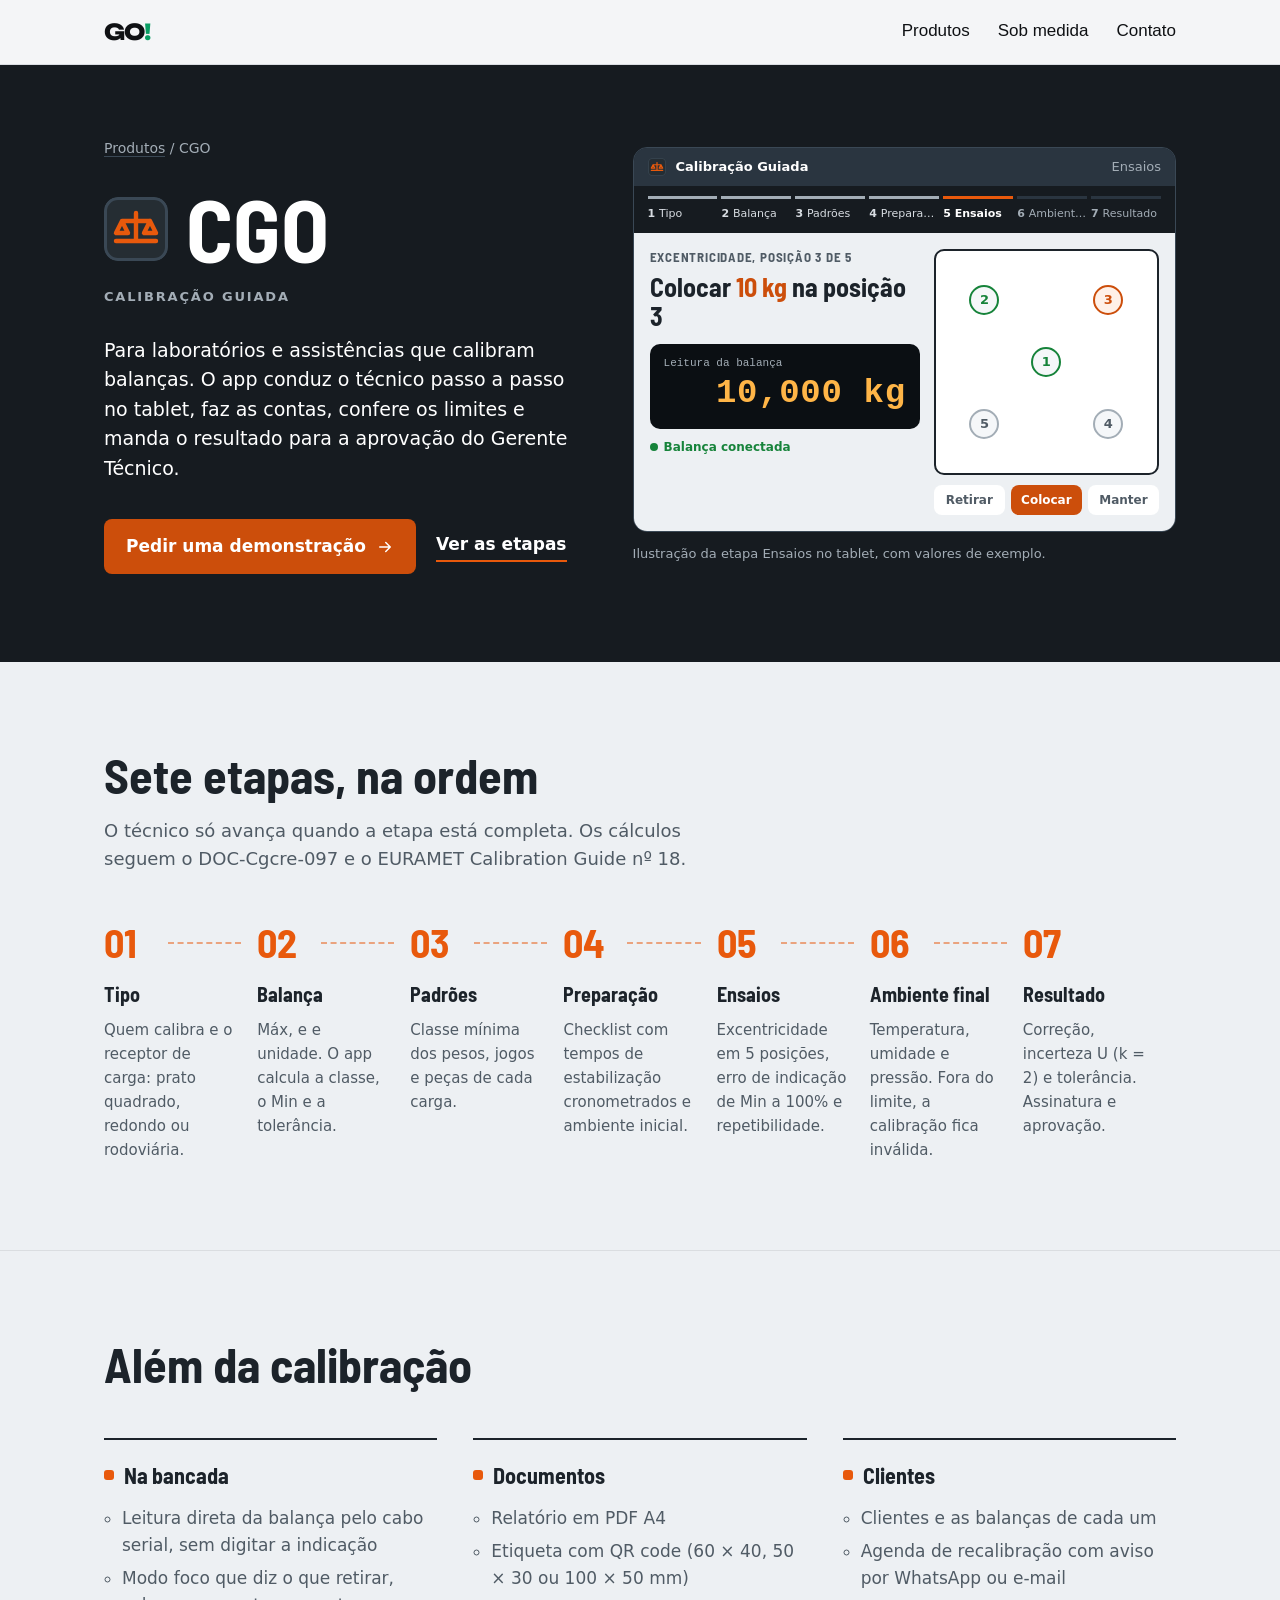
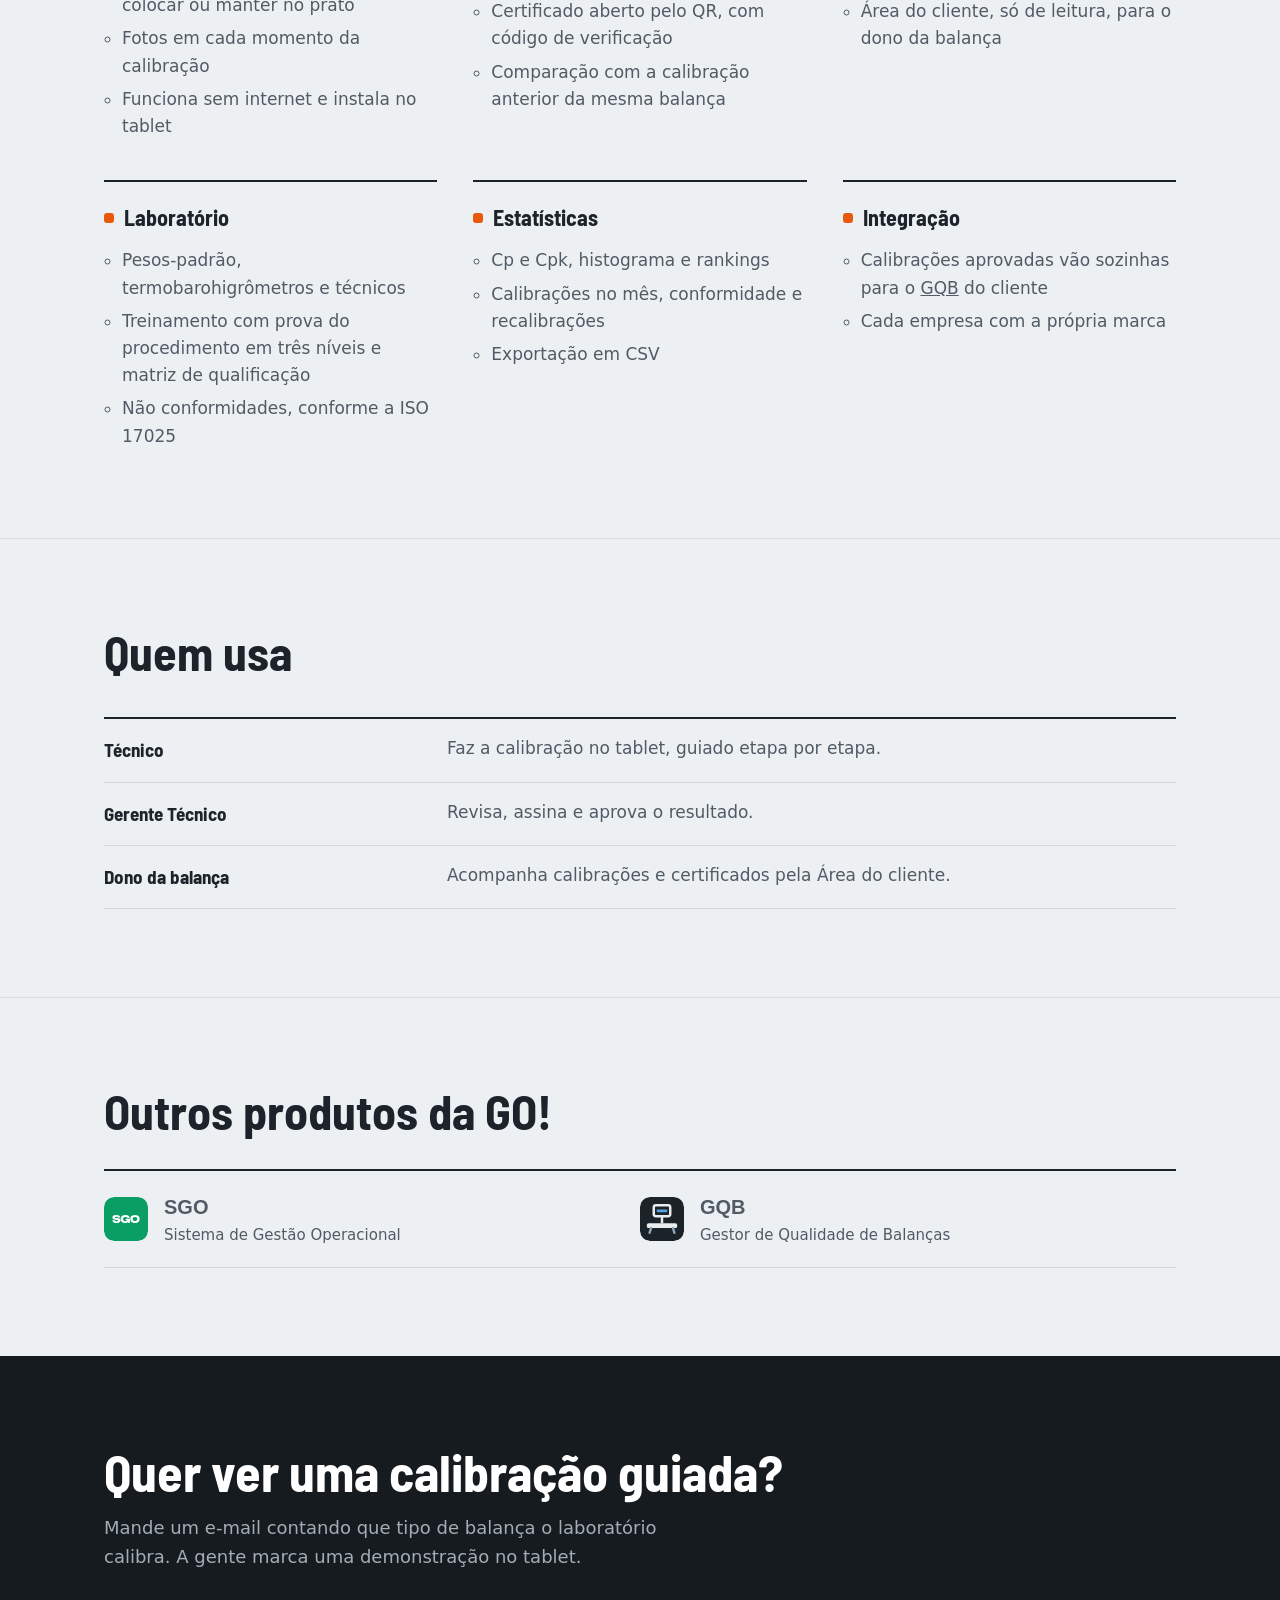
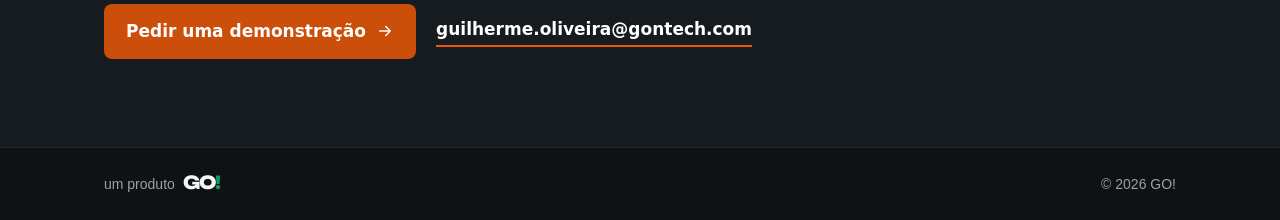
==== cgo/index.html @ 8f06c6c0 "Adiciona produtos (SGO, GQB, Calibração Guiada) e abertura animada" ====
<!doctype html>
<html lang="pt-BR">
<head>
  <meta charset="utf-8">
  <meta name="viewport" content="width=device-width, initial-scale=1">
  <title>CGO | Calibração Guiada | GO!</title>
  <meta name="description" content="CGO, Calibração Guiada: conduz o técnico na calibração de balanças, passo a passo no tablet, do tipo de balança ao certificado com QR code. Um produto GO!.">
  <meta name="theme-color" content="#161B20">

  <meta property="og:type" content="website">
  <meta property="og:locale" content="pt_BR">
  <meta property="og:title" content="CGO | Calibração Guiada">
  <meta property="og:description" content="Calibração de balanças passo a passo no tablet. Um produto GO!.">
  <meta property="og:image" content="https://gontechbr.github.io/og-image.png">

  <link rel="icon" href="../favicon.ico" sizes="any">
  <link rel="icon" href="../favicon-32.png" type="image/png" sizes="32x32">
  <link rel="apple-touch-icon" href="../apple-touch-icon.png">

  <link rel="preconnect" href="https://fonts.googleapis.com">
  <link rel="preconnect" href="https://fonts.gstatic.com" crossorigin>
  <link href="https://fonts.googleapis.com/css2?family=Unbounded:wght@800&family=Barlow+Semi+Condensed:wght@600;700&display=swap" rel="stylesheet">
  <link rel="stylesheet" href="../css/styles.css">
  <link rel="stylesheet" href="../css/produto.css">
  <style>
    /* Ilustração da etapa Ensaios no tablet, nas cores do site.css do app. Valores de exemplo. */
    .cgo-stepper {
      list-style: none;
      margin: 0;
      padding: 10px 14px 12px;
      display: grid;
      grid-template-columns: repeat(7, minmax(0, 1fr));
      gap: 4px;
      background: var(--p-chrome);
      counter-reset: cgo-step;
    }

    .cgo-stepper li {
      counter-increment: cgo-step;
      padding-top: 8px;
      border-top: 3px solid var(--p-chrome-3);
      color: var(--p-chrome-muted);
      font-size: 11px;
      white-space: nowrap;
      overflow: hidden;
      text-overflow: ellipsis;
    }

    .cgo-stepper li::before {
      content: counter(cgo-step) " ";
      font-weight: 700;
    }

    .cgo-stepper li.done {
      border-top-color: #A3ADB6;
      color: #D7DCE1;
    }

    .cgo-stepper li.now {
      border-top-color: var(--p-accent);
      color: #FFFFFF;
      font-weight: 700;
    }

    .cgo-body {
      display: grid;
      grid-template-columns: minmax(0, 1.2fr) minmax(0, 1fr);
      gap: 14px;
      padding: 16px;
      background: #EDF0F3;
      color: #1C232A;
    }

    .cgo-kicker {
      font-family: var(--p-display);
      font-size: 13px;
      font-weight: 700;
      letter-spacing: 0.06em;
      text-transform: uppercase;
      color: #505B65;
    }

    .cgo-instruction {
      margin-top: 6px;
      font-family: var(--p-display);
      font-size: 26px;
      font-weight: 700;
      line-height: 1.1;
    }

    .cgo-instruction b {
      color: #CC4E0B;
    }

    .cgo-lcd {
      margin-top: 14px;
      padding: 12px 14px;
      border-radius: 10px;
      background: #0B0F13;
      color: #FFB547;
      font-family: Consolas, 'Cascadia Mono', monospace;
      font-size: 34px;
      font-weight: 700;
      text-align: right;
      letter-spacing: 0.02em;
    }

    .cgo-lcd small {
      display: block;
      font-size: 11px;
      font-weight: 400;
      color: #A3ADB6;
      text-align: left;
      letter-spacing: 0;
    }

    .cgo-serial {
      display: inline-flex;
      align-items: center;
      gap: 6px;
      margin-top: 10px;
      color: #16833A;
      font-weight: 700;
      font-size: 12px;
    }

    .cgo-serial::before {
      content: "";
      width: 8px;
      height: 8px;
      border-radius: 50%;
      background: #16833A;
    }

    /* Prato visto de cima com as 5 posições da excentricidade. */
    .cgo-plate {
      position: relative;
      aspect-ratio: 1;
      border-radius: 10px;
      border: 2px solid #1C232A;
      background: #FFFFFF;
    }

    .cgo-plate i {
      position: absolute;
      display: grid;
      place-items: center;
      width: 30px;
      height: 30px;
      margin: -15px 0 0 -15px;
      border-radius: 50%;
      border: 2px solid #A3ADB6;
      background: #F5F7F9;
      color: #505B65;
      font-style: normal;
      font-weight: 700;
      font-size: 13px;
    }

    .cgo-plate i.done {
      border-color: #16833A;
      color: #16833A;
    }

    .cgo-plate i.now {
      border-color: #CC4E0B;
      background: #FFF1E8;
      color: #CC4E0B;
    }

    .cgo-actions {
      display: grid;
      grid-template-columns: repeat(3, 1fr);
      gap: 6px;
      margin-top: 10px;
    }

    .cgo-actions span {
      padding: 7px 0;
      border-radius: 8px;
      background: #FFFFFF;
      text-align: center;
      font-weight: 700;
      font-size: 12px;
      color: #505B65;
    }

    .cgo-actions span.on {
      background: #CC4E0B;
      color: #FFFFFF;
    }

    @media (max-width: 640px) {
      .cgo-body {
        grid-template-columns: 1fr;
      }

      .cgo-plate {
        max-width: 200px;
      }

      .cgo-stepper li {
        font-size: 0;
      }

      .cgo-stepper li::before {
        font-size: 11px;
      }
    }
  </style>
</head>
<body class="produto produto-cgo">
  <header class="site-header">
    <div class="container header-inner">
      <a class="go-logo header-logo" href="../" aria-label="GO!, página inicial">GO<span class="go-bang">!</span></a>
      <nav class="header-nav" aria-label="Menu principal">
        <a class="header-link" href="../#produtos">Produtos</a>
        <a class="header-link" href="../#sob-medida">Sob medida</a>
        <a class="header-link" href="#contato">Contato</a>
      </nav>
    </div>
  </header>

  <main>
    <section class="p-hero">
      <div class="container p-hero-grid">
        <div>
          <p class="p-crumb"><a href="../#produtos">Produtos</a> / CGO</p>
          <h1 class="p-title">
            <img class="p-title-icon" src="../assets/produtos/cgo-icone.svg" alt="" width="64" height="64">
            CGO
          </h1>
          <p class="p-fullname">Calibração Guiada</p>
          <p class="p-lead">
            Para laboratórios e assistências que calibram balanças. O app conduz o técnico passo a
            passo no tablet, faz as contas, confere os limites e manda o resultado para a aprovação
            do Gerente Técnico.
          </p>
          <div class="p-actions">
            <a class="p-button" href="mailto:guilherme.oliveira@gontech.com?subject=Demonstra%C3%A7%C3%A3o%20da%20Calibra%C3%A7%C3%A3o%20Guiada">
              Pedir uma demonstração
              <svg class="icon" aria-hidden="true" viewBox="0 0 24 24"><path d="M5 12h14M13 6l6 6-6 6"/></svg>
            </a>
            <a class="p-ghost" href="#etapas">Ver as etapas</a>
          </div>
        </div>

        <figure class="p-shot" aria-labelledby="cgo-shot-legenda">
          <div class="p-window">
            <div class="p-window-bar">
              <img src="../assets/produtos/cgo-icone.svg" alt="" width="18" height="18">
              Calibração Guiada
              <span class="p-window-where">Ensaios</span>
            </div>
            <ol class="cgo-stepper" aria-hidden="true">
              <li class="done">Tipo</li>
              <li class="done">Balança</li>
              <li class="done">Padrões</li>
              <li class="done">Preparação</li>
              <li class="now">Ensaios</li>
              <li>Ambiente final</li>
              <li>Resultado</li>
            </ol>
            <div class="cgo-body">
              <div>
                <p class="cgo-kicker">Excentricidade, posição 3 de 5</p>
                <p class="cgo-instruction">Colocar <b>10 kg</b> na posição 3</p>
                <div class="cgo-lcd"><small>Leitura da balança</small>10,000 kg</div>
                <span class="cgo-serial">Balança conectada</span>
              </div>
              <div>
                <div class="cgo-plate" aria-hidden="true">
                  <i class="done" style="left: 50%; top: 50%">1</i>
                  <i class="done" style="left: 22%; top: 22%">2</i>
                  <i class="now" style="left: 78%; top: 22%">3</i>
                  <i style="left: 78%; top: 78%">4</i>
                  <i style="left: 22%; top: 78%">5</i>
                </div>
                <div class="cgo-actions" aria-hidden="true">
                  <span>Retirar</span>
                  <span class="on">Colocar</span>
                  <span>Manter</span>
                </div>
              </div>
            </div>
          </div>
          <figcaption id="cgo-shot-legenda">Ilustração da etapa Ensaios no tablet, com valores de exemplo.</figcaption>
        </figure>
      </div>
    </section>

    <section class="p-section" id="etapas" aria-labelledby="etapas-titulo">
      <div class="container">
        <h2 id="etapas-titulo">Sete etapas, na ordem</h2>
        <p class="p-section-intro">O técnico só avança quando a etapa está completa. Os cálculos seguem o DOC-Cgcre-097 e o EURAMET Calibration Guide nº 18.</p>
        <ol class="p-steps" style="--step-count: 7">
          <li class="p-step">
            <h3>Tipo</h3>
            <p>Quem calibra e o receptor de carga: prato quadrado, redondo ou rodoviária.</p>
          </li>
          <li class="p-step">
            <h3>Balança</h3>
            <p>Máx, e e unidade. O app calcula a classe, o Min e a tolerância.</p>
          </li>
          <li class="p-step">
            <h3>Padrões</h3>
            <p>Classe mínima dos pesos, jogos e peças de cada carga.</p>
          </li>
          <li class="p-step">
            <h3>Preparação</h3>
            <p>Checklist com tempos de estabilização cronometrados e ambiente inicial.</p>
          </li>
          <li class="p-step">
            <h3>Ensaios</h3>
            <p>Excentricidade em 5 posições, erro de indicação de Min a 100% e repetibilidade.</p>
          </li>
          <li class="p-step">
            <h3>Ambiente final</h3>
            <p>Temperatura, umidade e pressão. Fora do limite, a calibração fica inválida.</p>
          </li>
          <li class="p-step">
            <h3>Resultado</h3>
            <p>Correção, incerteza U (k = 2) e tolerância. Assinatura e aprovação.</p>
          </li>
        </ol>
      </div>
    </section>

    <section class="p-section" aria-labelledby="funcoes-titulo">
      <div class="container">
        <h2 id="funcoes-titulo">Além da calibração</h2>
        <ul class="p-features">
          <li class="p-feature">
            <h3>Na bancada</h3>
            <ul>
              <li>Leitura direta da balança pelo cabo serial, sem digitar a indicação</li>
              <li>Modo foco que diz o que retirar, colocar ou manter no prato</li>
              <li>Fotos em cada momento da calibração</li>
              <li>Funciona sem internet e instala no tablet</li>
            </ul>
          </li>
          <li class="p-feature">
            <h3>Documentos</h3>
            <ul>
              <li>Relatório em PDF A4</li>
              <li>Etiqueta com QR code (60 × 40, 50 × 30 ou 100 × 50 mm)</li>
              <li>Certificado aberto pelo QR, com código de verificação</li>
              <li>Comparação com a calibração anterior da mesma balança</li>
            </ul>
          </li>
          <li class="p-feature">
            <h3>Clientes</h3>
            <ul>
              <li>Clientes e as balanças de cada um</li>
              <li>Agenda de recalibração com aviso por WhatsApp ou e-mail</li>
              <li>Área do cliente, só de leitura, para o dono da balança</li>
            </ul>
          </li>
          <li class="p-feature">
            <h3>Laboratório</h3>
            <ul>
              <li>Pesos-padrão, termobarohigrômetros e técnicos</li>
              <li>Treinamento com prova do procedimento em três níveis e matriz de qualificação</li>
              <li>Não conformidades, conforme a ISO 17025</li>
            </ul>
          </li>
          <li class="p-feature">
            <h3>Estatísticas</h3>
            <ul>
              <li>Cp e Cpk, histograma e rankings</li>
              <li>Calibrações no mês, conformidade e recalibrações</li>
              <li>Exportação em CSV</li>
            </ul>
          </li>
          <li class="p-feature">
            <h3>Integração</h3>
            <ul>
              <li>Calibrações aprovadas vão sozinhas para o <a href="../gqb/">GQB</a> do cliente</li>
              <li>Cada empresa com a própria marca</li>
            </ul>
          </li>
        </ul>
      </div>
    </section>

    <section class="p-section" aria-labelledby="quem-usa-titulo">
      <div class="container">
        <h2 id="quem-usa-titulo">Quem usa</h2>
        <table class="p-table">
          <tbody>
            <tr><th scope="row">Técnico</th><td>Faz a calibração no tablet, guiado etapa por etapa.</td></tr>
            <tr><th scope="row">Gerente Técnico</th><td>Revisa, assina e aprova o resultado.</td></tr>
            <tr><th scope="row">Dono da balança</th><td>Acompanha calibrações e certificados pela Área do cliente.</td></tr>
          </tbody>
        </table>
      </div>
    </section>

    <section class="p-section" aria-labelledby="outros-titulo">
      <div class="container">
        <h2 id="outros-titulo">Outros produtos da GO!</h2>
        <ul class="p-related">
          <li><a href="../sgo/"><img src="../assets/produtos/sgo-icone-verde.svg" alt=""><span><strong>SGO</strong><span>Sistema de Gestão Operacional</span></span></a></li>
          <li><a href="../gqb/"><img src="../assets/produtos/gqb-icone.svg" alt=""><span><strong>GQB</strong><span>Gestor de Qualidade de Balanças</span></span></a></li>
        </ul>
      </div>
    </section>

    <section class="p-cta" id="contato" aria-labelledby="contato-titulo">
      <div class="container">
        <h2 id="contato-titulo">Quer ver uma calibração guiada?</h2>
        <p>Mande um e-mail contando que tipo de balança o laboratório calibra. A gente marca uma demonstração no tablet.</p>
        <div class="p-actions">
          <a class="p-button" href="mailto:guilherme.oliveira@gontech.com?subject=Demonstra%C3%A7%C3%A3o%20da%20Calibra%C3%A7%C3%A3o%20Guiada">
            Pedir uma demonstração
            <svg class="icon" aria-hidden="true" viewBox="0 0 24 24"><path d="M5 12h14M13 6l6 6-6 6"/></svg>
          </a>
          <a class="p-ghost" href="mailto:guilherme.oliveira@gontech.com">guilherme.oliveira@gontech.com</a>
        </div>
      </div>
    </section>
  </main>

  <footer class="site-footer">
    <div class="container footer-inner">
      <span class="p-signature">um produto <span class="go-logo">GO<span class="go-bang">!</span></span></span>
      <span>&copy; <span data-year>2026</span> GO!</span>
    </div>
  </footer>

  <script src="../js/main.js" defer></script>
</body>
</html>
---- css/styles.css ----
/* Cores e fonte do logo vêm de 02-tokens/go-tokens.css do repo go-marca; se a marca mudar lá,
   mude aqui também. O texto da página usa Arial (escolha do site, não da marca). */
:root {
  --go-verde: #0A9E64;
  --go-grafite: #0F1114;
  --go-claro: #F4F5F7;
  --go-cinza: #5B6270;
  --go-cinza-escuro: #9AA1AC;
  --linha: #DADDE2;

  --go-fonte-logo: 'Unbounded', sans-serif;
  --go-fonte-texto: Arial, Helvetica, sans-serif;

  --largura: 1120px;
}

*,
*::before,
*::after {
  box-sizing: border-box;
}

html {
  scroll-behavior: smooth;
}

body {
  margin: 0;
  background: var(--go-claro);
  color: var(--go-grafite);
  font-family: var(--go-fonte-texto);
  font-size: 17px;
  line-height: 1.6;
  -webkit-font-smoothing: antialiased;
}

h1,
h2,
h3,
p,
ol {
  margin: 0;
}

a {
  color: inherit;
}

.container {
  width: 100%;
  max-width: var(--largura);
  margin: 0 auto;
  padding: 0 24px;
}

/* Logo: mesmo marcador de go-tokens.css */
.go-logo {
  font-family: var(--go-fonte-logo);
  font-weight: 800;
  letter-spacing: -0.05em;
  line-height: 1;
  text-decoration: none;
  white-space: nowrap;
}

.go-bang {
  color: var(--go-verde);
}

.site-header {
  position: sticky;
  top: 0;
  z-index: 10;
  background: var(--go-claro);
  border-bottom: 1px solid var(--linha);
}

.header-inner {
  display: flex;
  align-items: center;
  justify-content: space-between;
  height: 64px;
}

.header-logo {
  font-size: 22px;
}

.header-nav {
  display: flex;
  gap: 28px;
}

.header-link {
  font-weight: 500;
  text-decoration: none;
  border-bottom: 2px solid transparent;
  padding: 4px 0;
}

.header-link:hover,
.header-link:focus-visible {
  border-bottom-color: var(--go-verde);
}

.hero {
  padding: 120px 0 112px;
}

.eyebrow {
  color: var(--go-cinza);
  font-size: 14px;
  font-weight: 700;
  letter-spacing: 0.06em;
  text-transform: uppercase;
  margin-bottom: 24px;
}

h1,
h2 {
  font-family: var(--go-fonte-texto);
  font-weight: 700;
  letter-spacing: -0.02em;
  line-height: 1.05;
}

h1 {
  font-size: clamp(40px, 7vw, 84px);
  font-weight: 900;
  max-width: 14ch;
}

.lead {
  max-width: 560px;
  margin-top: 32px;
  font-size: 20px;
  color: #3A404A;
}

.button {
  display: inline-flex;
  align-items: center;
  gap: 10px;
  margin-top: 40px;
  padding: 14px 22px;
  background: var(--go-grafite);
  color: var(--go-claro);
  border-radius: 8px;
  font-weight: 700;
  text-decoration: none;
}

.button:hover,
.button:focus-visible {
  background: #23272D;
}

.icon {
  width: 18px;
  height: 18px;
  fill: none;
  stroke: currentColor;
  stroke-width: 2;
  stroke-linecap: round;
  stroke-linejoin: round;
}

.section {
  padding: 96px 0;
}

.section-rule {
  border-top: 1px solid var(--linha);
}

h2 {
  font-size: clamp(28px, 4vw, 40px);
}

.section-head {
  display: grid;
  grid-template-columns: minmax(0, 1fr) minmax(0, 1.4fr);
  gap: 24px 48px;
  align-items: end;
}

.section-intro {
  color: #3A404A;
  font-size: 18px;
}

/* Produtos lado a lado, separados por fio, cada um com a cor do próprio app numa faixa no topo. */
.products {
  list-style: none;
  padding: 0;
  margin: 48px 0 0;
  display: grid;
  grid-template-columns: repeat(3, minmax(0, 1fr));
  border-top: 2px solid var(--go-grafite);
}

.product {
  position: relative;
  display: flex;
  flex-direction: column;
  gap: 20px;
  padding: 36px 28px 32px;
  border-bottom: 1px solid var(--linha);
}

.product + .product {
  border-left: 1px solid var(--linha);
}

.product::before {
  content: "";
  position: absolute;
  top: -2px;
  left: 0;
  width: 56px;
  height: 4px;
  background: var(--product-color);
}

.product-icon {
  width: 56px;
  height: 56px;
  border-radius: 12px;
}

.product-name h3 {
  font-size: 34px;
  font-weight: 900;
  letter-spacing: -0.02em;
  line-height: 1;
}

.product-name p {
  margin-top: 6px;
  color: var(--go-cinza);
  font-weight: 700;
  font-size: 13px;
  letter-spacing: 0.06em;
  text-transform: uppercase;
}

.product-text {
  color: #3A404A;
  flex: 1;
}

.product-link {
  display: inline-flex;
  align-items: center;
  gap: 8px;
  align-self: flex-start;
  font-weight: 700;
  text-decoration: none;
  border-bottom: 2px solid var(--product-color);
  padding-bottom: 2px;
}

.product-link .icon {
  transition: transform 150ms ease;
}

.product-link:hover .icon,
.product-link:focus-visible .icon {
  transform: translateX(4px);
}

/* Lista de serviços em linhas, como uma tabela, e não em cartões. */
.services {
  list-style: none;
  padding: 0;
  margin-top: 48px;
  border-top: 2px solid var(--go-grafite);
}

.services li {
  display: grid;
  grid-template-columns: 72px minmax(0, 1fr) minmax(0, 1.4fr);
  gap: 24px;
  align-items: baseline;
  padding: 28px 0;
  border-bottom: 1px solid var(--linha);
}

.service-number {
  font-family: var(--go-fonte-texto);
  font-weight: 700;
  font-size: 15px;
  color: var(--go-cinza);
}

.services h3 {
  font-size: 22px;
  line-height: 1.3;
  font-weight: 700;
}

.services p {
  color: #3A404A;
}

.split {
  display: grid;
  grid-template-columns: minmax(0, 1fr) minmax(0, 1.4fr);
  gap: 48px;
}

.split-text {
  display: grid;
  gap: 20px;
  font-size: 19px;
  color: #3A404A;
}

.contact {
  background: var(--go-grafite);
  color: var(--go-claro);
  padding: 112px 0;
}

.contact h2 {
  font-size: clamp(32px, 5vw, 56px);
  max-width: 16ch;
}

.contact-text {
  margin-top: 24px;
  color: var(--go-cinza-escuro);
  font-size: 19px;
}

.contact-email {
  display: inline-block;
  margin-top: 40px;
  font-size: clamp(20px, 3vw, 28px);
  font-weight: 700;
  text-decoration: none;
  border-bottom: 2px solid var(--go-verde);
  padding-bottom: 4px;
  overflow-wrap: anywhere;
}

.contact-email:hover,
.contact-email:focus-visible {
  color: #FFFFFF;
}

.site-footer {
  background: var(--go-grafite);
  color: var(--go-cinza-escuro);
  border-top: 1px solid #23272D;
  font-size: 14px;
}

.footer-inner {
  display: flex;
  align-items: center;
  justify-content: space-between;
  height: 72px;
}

.footer-logo {
  font-size: 18px;
  color: var(--go-claro);
}

a:focus-visible {
  outline: 2px solid var(--go-verde);
  outline-offset: 4px;
}

@media (max-width: 960px) {
  .products {
    grid-template-columns: 1fr;
  }

  .product + .product {
    border-left: 0;
  }

  .section-head {
    grid-template-columns: 1fr;
  }
}

@media (max-width: 760px) {
  body {
    font-size: 16px;
  }

  .header-nav {
    gap: 18px;
    font-size: 15px;
  }

  .hero {
    padding: 72px 0 80px;
  }

  .lead {
    font-size: 18px;
  }

  .section {
    padding: 72px 0;
  }

  .services li {
    grid-template-columns: 48px minmax(0, 1fr);
    gap: 8px 16px;
  }

  .services p {
    grid-column: 2;
  }

  .split {
    grid-template-columns: 1fr;
    gap: 24px;
  }

  .contact {
    padding: 80px 0;
  }
}

@media (prefers-reduced-motion: reduce) {
  html {
    scroll-behavior: auto;
  }
}
---- css/produto.css ----
/* Páginas de produto. Carregar depois de styles.css.
   O cabeçalho e o rodapé são os do site da GO!. O miolo usa a cor e as fontes de cada app,
   definidas nas classes .produto-sgo, .produto-gqb e .produto-cgo, com os valores tirados do
   CSS de cada app. */

.produto-sgo {
  --p-accent: #0A9E64;
  --p-accent-text: #0F1114;
  --p-accent-soft: #E3F4EC;
  --p-chrome: #0F1114;
  --p-chrome-2: #171A1F;
  --p-chrome-3: #1E2228;
  --p-chrome-line: #2A2F37;
  --p-chrome-text: #E4E7EC;
  --p-chrome-muted: #8B94A1;
  --p-bg: #F4F5F7;
  --p-text: #20252C;
  --p-muted: #5F6874;
  --p-display: 'Barlow Condensed', 'Hanken Grotesk', Arial, sans-serif;
  --p-body: 'Hanken Grotesk', Arial, sans-serif;
}

.produto-gqb {
  --p-accent: #1F5F99;
  --p-accent-text: #FFFFFF;
  --p-accent-soft: #E9EFF5;
  --p-chrome: #1B2228;
  --p-chrome-2: #272D33;
  --p-chrome-3: #323940;
  --p-chrome-line: #3A434C;
  --p-chrome-text: #FFFFFF;
  --p-chrome-muted: #A9B3BD;
  --p-bg: #EDF0F3;
  --p-text: #1C232A;
  --p-muted: #505B65;
  --p-display: 'Bahnschrift', 'DIN Alternate', 'Barlow Semi Condensed', Arial, sans-serif;
  --p-body: 'Segoe UI Variable Text', 'Segoe UI', system-ui, Roboto, Arial, sans-serif;
}

.produto-cgo {
  --p-accent: #E8590C;
  --p-accent-text: #FFFFFF;
  --p-accent-button: #CC4E0B;
  --p-accent-soft: #FFF1E8;
  --p-chrome: #161B20;
  --p-chrome-2: #1D242B;
  --p-chrome-3: #2A3540;
  --p-chrome-line: #3A4855;
  --p-chrome-text: #FFFFFF;
  --p-chrome-muted: #A3ADB6;
  --p-bg: #EDF0F3;
  --p-text: #1C232A;
  --p-muted: #505B65;
  --p-display: 'Bahnschrift', 'DIN Alternate', 'Barlow Semi Condensed', Arial, sans-serif;
  --p-body: 'Segoe UI Variable Text', 'Segoe UI', system-ui, Roboto, Arial, sans-serif;
}

.produto main {
  background: var(--p-bg);
  color: var(--p-text);
  font-family: var(--p-body);
}

.produto main h1,
.produto main h2,
.produto main h3 {
  font-family: var(--p-display);
  letter-spacing: 0;
}

.produto .site-header,
.produto .site-footer {
  font-family: var(--go-fonte-texto);
}

/* Topo escuro com o texto à esquerda e a ilustração da tela à direita. */
.p-hero {
  background: var(--p-chrome);
  color: var(--p-chrome-text);
  padding: 72px 0 88px;
  overflow: hidden;
}

.p-hero-grid {
  display: grid;
  grid-template-columns: minmax(0, 1fr) minmax(0, 1.15fr);
  gap: 56px;
  align-items: center;
}

.p-crumb {
  font-size: 14px;
  color: var(--p-chrome-muted);
  margin-bottom: 28px;
}

.p-crumb a {
  color: var(--p-chrome-muted);
  text-decoration: none;
  border-bottom: 1px solid var(--p-chrome-line);
}

.p-crumb a:hover {
  color: var(--p-chrome-text);
}

.p-title {
  display: flex;
  align-items: center;
  gap: 18px;
}

.p-title img {
  display: block;
}

.p-title-icon {
  width: 64px;
  height: 64px;
  border-radius: 14px;
}

.p-hero h1 {
  font-size: clamp(56px, 8vw, 88px);
  font-weight: 700;
  line-height: 0.95;
  max-width: none;
}

.p-fullname {
  margin-top: 16px;
  font-size: 13px;
  font-weight: 700;
  letter-spacing: 0.14em;
  text-transform: uppercase;
  color: var(--p-chrome-muted);
}

.p-lead {
  margin-top: 28px;
  max-width: 520px;
  font-size: 19px;
  line-height: 1.55;
  color: var(--p-chrome-text);
}

.p-actions {
  display: flex;
  flex-wrap: wrap;
  gap: 12px 20px;
  align-items: center;
  margin-top: 36px;
}

.p-button {
  display: inline-flex;
  align-items: center;
  gap: 10px;
  padding: 14px 22px;
  border-radius: 8px;
  background: var(--p-accent-button, var(--p-accent));
  color: var(--p-accent-text);
  font-weight: 700;
  text-decoration: none;
}

.p-button:hover,
.p-button:focus-visible {
  filter: brightness(1.08);
}

.p-ghost {
  color: var(--p-chrome-text);
  font-weight: 700;
  text-decoration: none;
  border-bottom: 2px solid var(--p-accent);
  padding-bottom: 2px;
}

/* Moldura da ilustração: parece uma janela do app, sem sombra nem brilho. */
.p-shot {
  margin: 0;
}

.p-window {
  border-radius: 14px;
  overflow: hidden;
  border: 1px solid var(--p-chrome-line);
  background: var(--p-chrome-2);
  font-family: var(--p-body);
  font-size: 13px;
  line-height: 1.35;
}

.p-window-bar {
  display: flex;
  align-items: center;
  gap: 10px;
  padding: 10px 14px;
  background: var(--p-chrome-3);
  color: var(--p-chrome-text);
  font-weight: 700;
}

.p-window-bar img {
  height: 18px;
  width: auto;
}

.p-window-bar .p-window-where {
  margin-left: auto;
  font-weight: 400;
  color: var(--p-chrome-muted);
}

.p-shot figcaption {
  margin-top: 12px;
  font-size: 13px;
  color: var(--p-chrome-muted);
}

.p-section {
  padding: 88px 0;
}

.p-section + .p-section {
  border-top: 1px solid rgba(0, 0, 0, 0.08);
}

.p-section h2 {
  font-size: clamp(32px, 4.5vw, 48px);
  font-weight: 700;
  line-height: 1.05;
}

.p-section-intro {
  margin-top: 16px;
  max-width: 640px;
  font-size: 18px;
  color: var(--p-muted);
}

/* Funcionalidades em grupos, em colunas com fio no topo (sem cartão). */
.p-features {
  list-style: none;
  padding: 0;
  margin: 48px 0 0;
  display: grid;
  grid-template-columns: repeat(3, minmax(0, 1fr));
  gap: 40px 36px;
}

.p-feature {
  border-top: 2px solid var(--p-text);
  padding-top: 18px;
}

.p-feature h3 {
  display: flex;
  align-items: center;
  gap: 10px;
  font-size: 22px;
  font-weight: 700;
}

.p-feature h3::before {
  content: "";
  width: 10px;
  height: 10px;
  border-radius: 3px;
  background: var(--feature-color, var(--p-accent));
  flex: none;
}

.p-feature ul {
  margin: 12px 0 0;
  padding-left: 18px;
  color: var(--p-muted);
}

.p-feature li + li {
  margin-top: 6px;
}

/* Passo a passo numerado em faixa horizontal. */
.p-steps {
  list-style: none;
  padding: 0;
  margin: 48px 0 0;
  display: grid;
  grid-template-columns: repeat(var(--step-count, 5), minmax(0, 1fr));
  counter-reset: step;
}

.p-step {
  counter-increment: step;
  position: relative;
  padding: 0 20px 0 0;
}

.p-step::before {
  content: counter(step, decimal-leading-zero);
  display: block;
  font-family: var(--p-display);
  font-weight: 700;
  font-size: 40px;
  line-height: 1;
  color: var(--p-accent);
}

.p-step::after {
  content: "";
  position: absolute;
  top: 20px;
  left: 64px;
  right: 16px;
  border-top: 2px dashed var(--p-accent);
  opacity: 0.5;
}

.p-step:last-child::after {
  display: none;
}

.p-step h3 {
  margin-top: 16px;
  font-size: 20px;
  font-weight: 700;
}

.p-step p {
  margin-top: 8px;
  color: var(--p-muted);
  font-size: 15px;
}

.p-steps.p-steps-vertical {
  grid-template-columns: 1fr;
  gap: 28px;
  margin-top: 36px;
}

.p-steps-vertical .p-step::after {
  display: none;
}

/* Perfis e detalhes em tabela de duas colunas. */
.p-table {
  width: 100%;
  margin-top: 40px;
  border-collapse: collapse;
  border-top: 2px solid var(--p-text);
}

.p-table th,
.p-table td {
  text-align: left;
  vertical-align: top;
  padding: 16px 16px 16px 0;
  border-bottom: 1px solid rgba(0, 0, 0, 0.1);
}

.p-table th {
  width: 32%;
  font-family: var(--p-display);
  font-size: 19px;
  font-weight: 700;
}

.p-table td {
  color: var(--p-muted);
}

.p-split {
  display: grid;
  grid-template-columns: minmax(0, 1fr) minmax(0, 1fr);
  gap: 56px;
}

.p-note {
  margin-top: 24px;
  padding-left: 16px;
  border-left: 3px solid var(--p-accent);
  color: var(--p-muted);
}

/* Outros produtos da GO!. */
.p-related {
  list-style: none;
  padding: 0;
  margin: 32px 0 0;
  display: grid;
  grid-template-columns: repeat(2, minmax(0, 1fr));
  gap: 0;
  border-top: 2px solid var(--p-text);
}

.p-related a {
  display: flex;
  align-items: center;
  gap: 16px;
  padding: 20px 20px 20px 0;
  text-decoration: none;
  border-bottom: 1px solid rgba(0, 0, 0, 0.1);
}

.p-related img {
  width: 44px;
  height: 44px;
  border-radius: 10px;
}

.p-related strong {
  display: block;
  font-family: var(--go-fonte-texto);
  font-size: 20px;
}

.p-related span {
  color: var(--p-muted);
  font-size: 15px;
}

.p-cta {
  background: var(--p-chrome);
  color: var(--p-chrome-text);
  padding: 88px 0;
}

.p-cta h2 {
  font-family: var(--p-display);
  font-size: clamp(32px, 5vw, 52px);
  font-weight: 700;
  line-height: 1.05;
}

.p-cta p {
  margin-top: 16px;
  max-width: 560px;
  color: var(--p-chrome-muted);
  font-size: 18px;
}

.p-cta .p-actions {
  margin-top: 32px;
}

/* Assinatura "um produto GO!" no rodapé das páginas de produto. */
.p-signature {
  display: inline-flex;
  align-items: baseline;
  gap: 8px;
}

.p-signature .go-logo {
  font-size: 18px;
  color: var(--go-claro);
}

.visually-hidden {
  position: absolute;
  width: 1px;
  height: 1px;
  overflow: hidden;
  clip: rect(0 0 0 0);
  white-space: nowrap;
}

@media (max-width: 960px) {
  .p-hero-grid,
  .p-split {
    grid-template-columns: 1fr;
  }

  .p-features {
    grid-template-columns: repeat(2, minmax(0, 1fr));
  }

  .p-steps {
    grid-template-columns: repeat(2, minmax(0, 1fr));
    gap: 36px 0;
  }

  .p-step::after {
    display: none;
  }
}

@media (max-width: 640px) {
  .p-hero {
    padding: 48px 0 64px;
  }

  .p-features,
  .p-steps,
  .p-related {
    grid-template-columns: 1fr;
  }

  .p-section {
    padding: 64px 0;
  }

  .p-table th {
    width: 40%;
  }
}
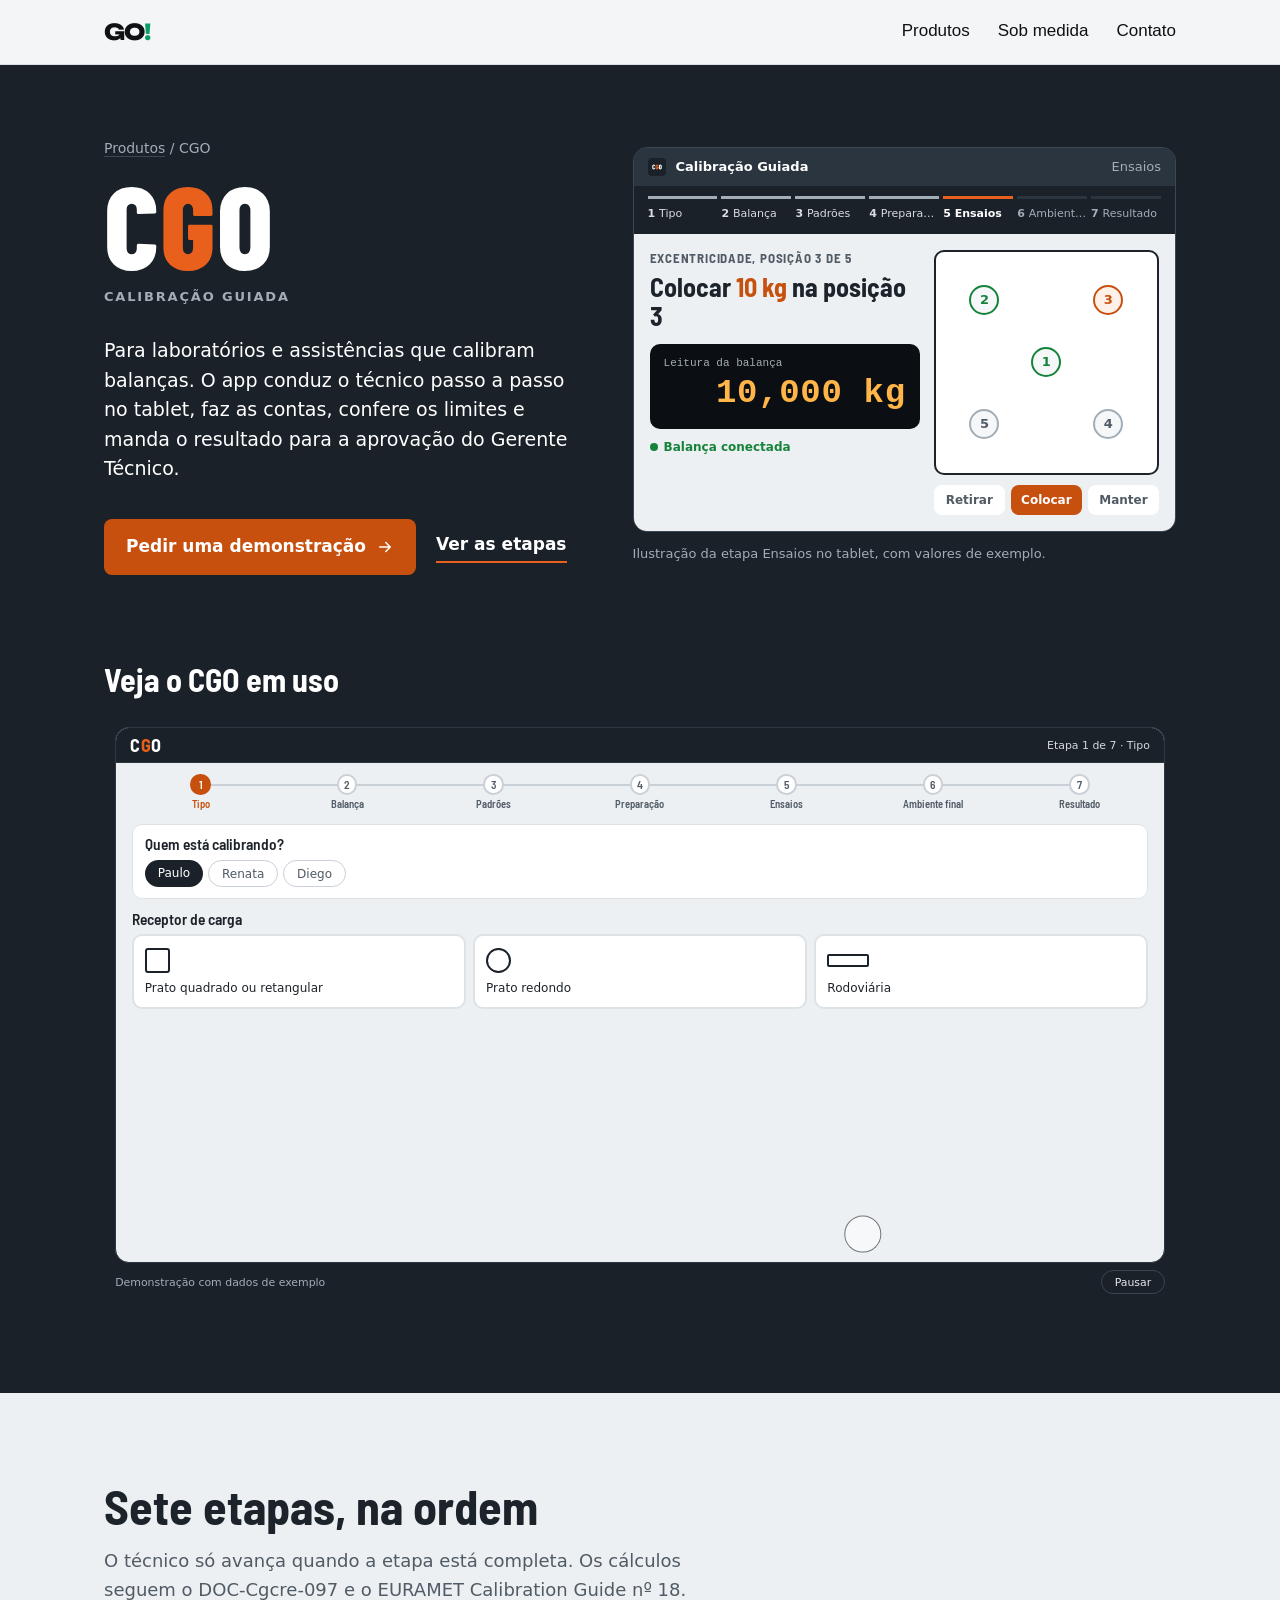
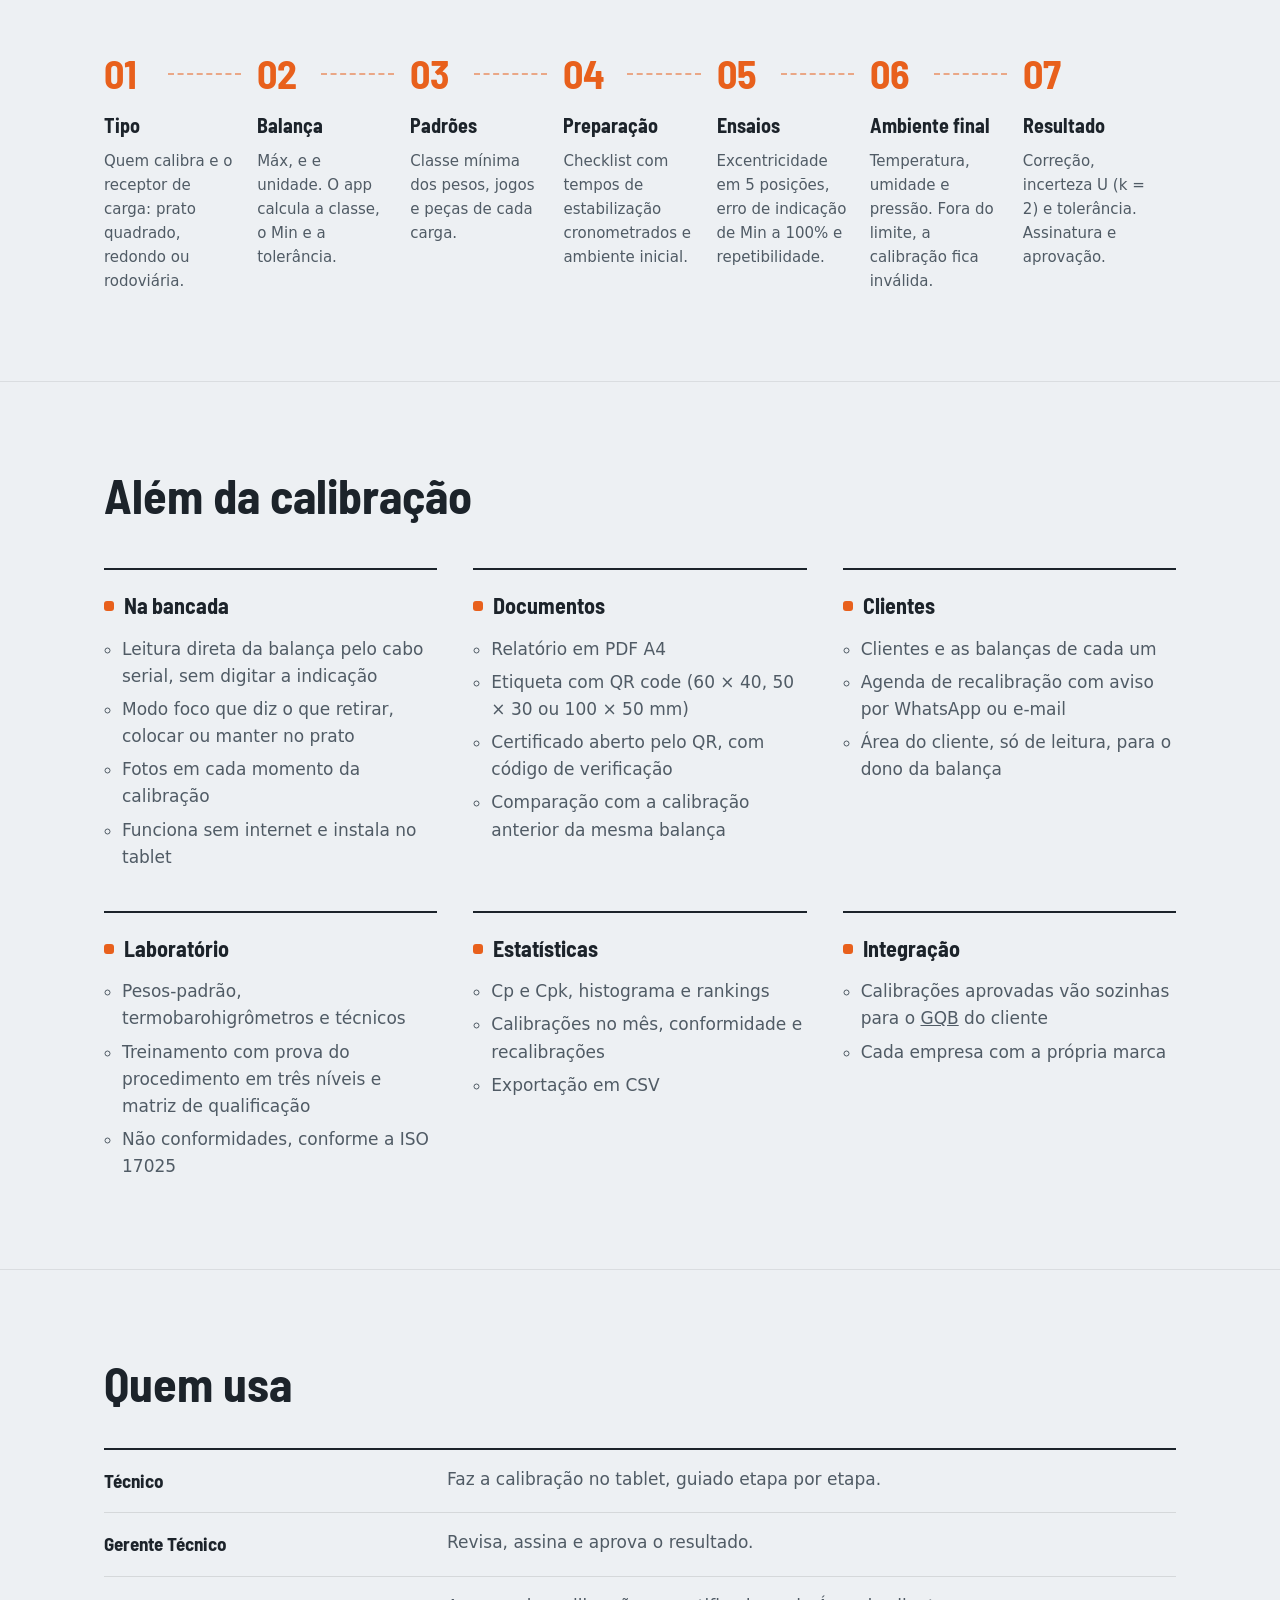
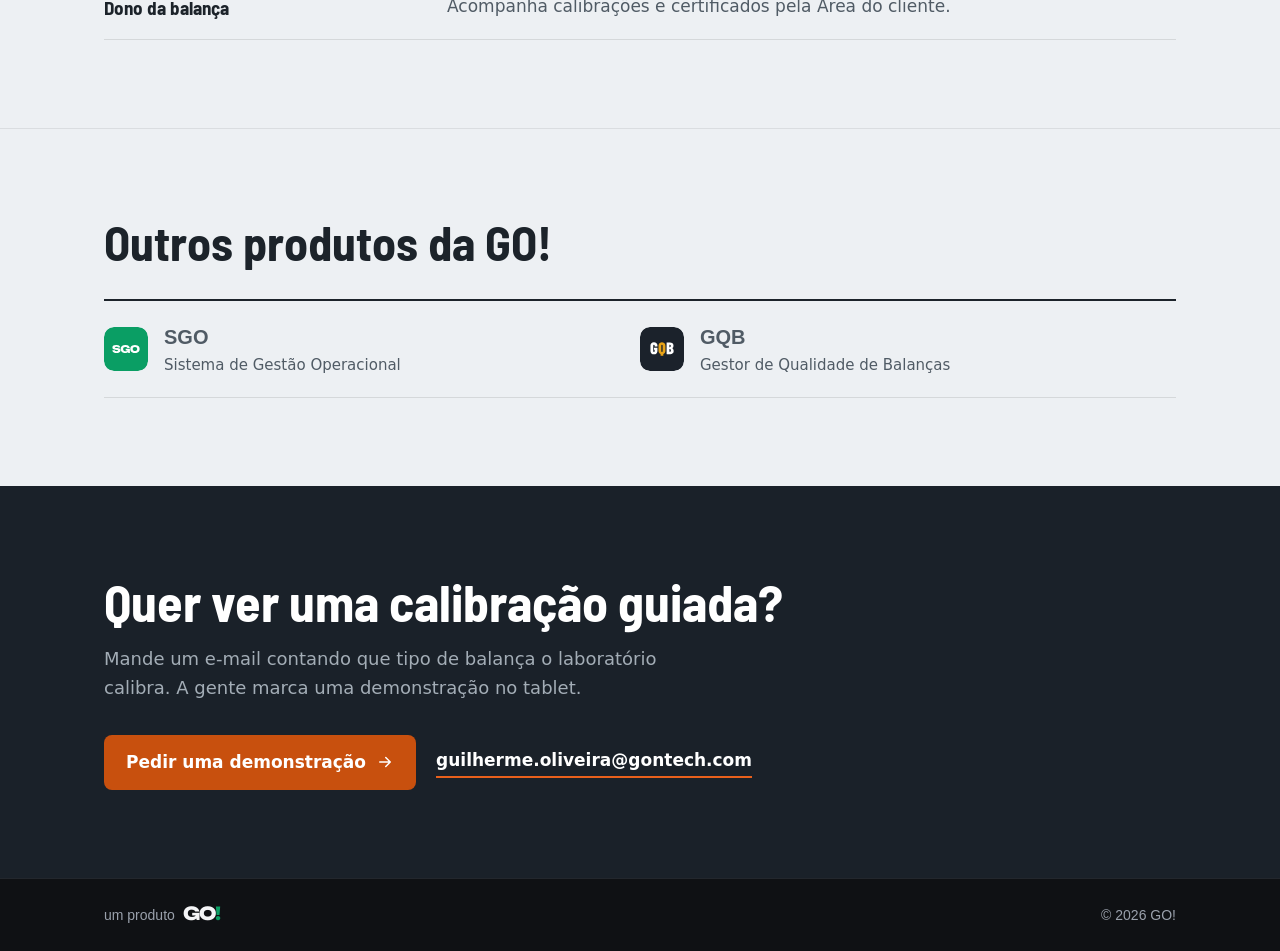
==== commit 61c53762: "Adiciona demonstrações animadas dos produtos e logos de letra do GQB e do CGO" ====
--- a/cgo/index.html
+++ b/cgo/index.html
@@ -5,7 +5,7 @@
   <meta name="viewport" content="width=device-width, initial-scale=1">
   <title>CGO | Calibração Guiada | GO!</title>
   <meta name="description" content="CGO, Calibração Guiada: conduz o técnico na calibração de balanças, passo a passo no tablet, do tipo de balança ao certificado com QR code. Um produto GO!.">
-  <meta name="theme-color" content="#161B20">
+  <meta name="theme-color" content="#1A2129">
 
   <meta property="og:type" content="website">
   <meta property="og:locale" content="pt_BR">
@@ -89,7 +89,7 @@
     }
 
     .cgo-instruction b {
-      color: #CC4E0B;
+      color: #C8500E;
     }
 
     .cgo-lcd {
@@ -163,9 +163,9 @@
     }
 
     .cgo-plate i.now {
-      border-color: #CC4E0B;
+      border-color: #C8500E;
       background: #FFF1E8;
-      color: #CC4E0B;
+      color: #C8500E;
     }
 
     .cgo-actions {
@@ -186,7 +186,7 @@
     }
 
     .cgo-actions span.on {
-      background: #CC4E0B;
+      background: #C8500E;
       color: #FFFFFF;
     }
 
@@ -227,8 +227,7 @@
         <div>
           <p class="p-crumb"><a href="../#produtos">Produtos</a> / CGO</p>
           <h1 class="p-title">
-            <img class="p-title-icon" src="../assets/produtos/cgo-icone.svg" alt="" width="64" height="64">
-            CGO
+            <img class="p-title-logo" src="../assets/produtos/cgo-fundo-escuro.svg" alt="CGO" height="84">
           </h1>
           <p class="p-fullname">Calibração Guiada</p>
           <p class="p-lead">
@@ -289,6 +288,13 @@
       </div>
     </section>
 
+    <section class="p-demo" aria-labelledby="demo-titulo">
+      <div class="container">
+        <h2 id="demo-titulo">Veja o CGO em uso</h2>
+        <iframe class="p-demo-frame" src="demo.html" title="Demonstração animada do CGO: uma calibração de balança no tablet, das etapas iniciais ao certificado aprovado" loading="lazy" data-go-demo></iframe>
+      </div>
+    </section>
+
     <section class="p-section" id="etapas" aria-labelledby="etapas-titulo">
       <div class="container">
         <h2 id="etapas-titulo">Sete etapas, na ordem</h2>
--- a/css/produto.css
+++ b/css/produto.css
@@ -24,7 +24,7 @@
   --p-accent: #1F5F99;
   --p-accent-text: #FFFFFF;
   --p-accent-soft: #E9EFF5;
-  --p-chrome: #1B2228;
+  --p-chrome: #1B222B;
   --p-chrome-2: #272D33;
   --p-chrome-3: #323940;
   --p-chrome-line: #3A434C;
@@ -38,11 +38,11 @@
 }
 
 .produto-cgo {
-  --p-accent: #E8590C;
+  --p-accent: #E8601C;
   --p-accent-text: #FFFFFF;
-  --p-accent-button: #CC4E0B;
+  --p-accent-button: #C8500E;
   --p-accent-soft: #FFF1E8;
-  --p-chrome: #161B20;
+  --p-chrome: #1A2129;
   --p-chrome-2: #1D242B;
   --p-chrome-3: #2A3540;
   --p-chrome-line: #3A4855;
@@ -114,6 +114,12 @@
   display: block;
 }
 
+.p-title-logo {
+  display: block;
+  height: clamp(56px, 8vw, 84px);
+  width: auto;
+}
+
 .p-title-icon {
   width: 64px;
   height: 64px;
@@ -238,6 +244,28 @@
   max-width: 640px;
   font-size: 18px;
   color: var(--p-muted);
+}
+
+/* Demonstração animada (Claude Design) logo abaixo do topo, na largura do conteúdo.
+   O iframe tem a mesma cor de fundo do topo, então a faixa parece continuação dele. */
+.p-demo {
+  background: var(--p-chrome);
+  color: var(--p-chrome-text);
+  padding: 0 0 88px;
+}
+
+.p-demo h2 {
+  font-size: clamp(24px, 3vw, 32px);
+  font-weight: 700;
+  margin-bottom: 20px;
+}
+
+.p-demo-frame {
+  display: block;
+  width: 100%;
+  height: clamp(460px, 46vw, 600px);
+  border: 0;
+  background: var(--p-chrome);
 }
 
 /* Funcionalidades em grupos, em colunas com fio no topo (sem cartão). */
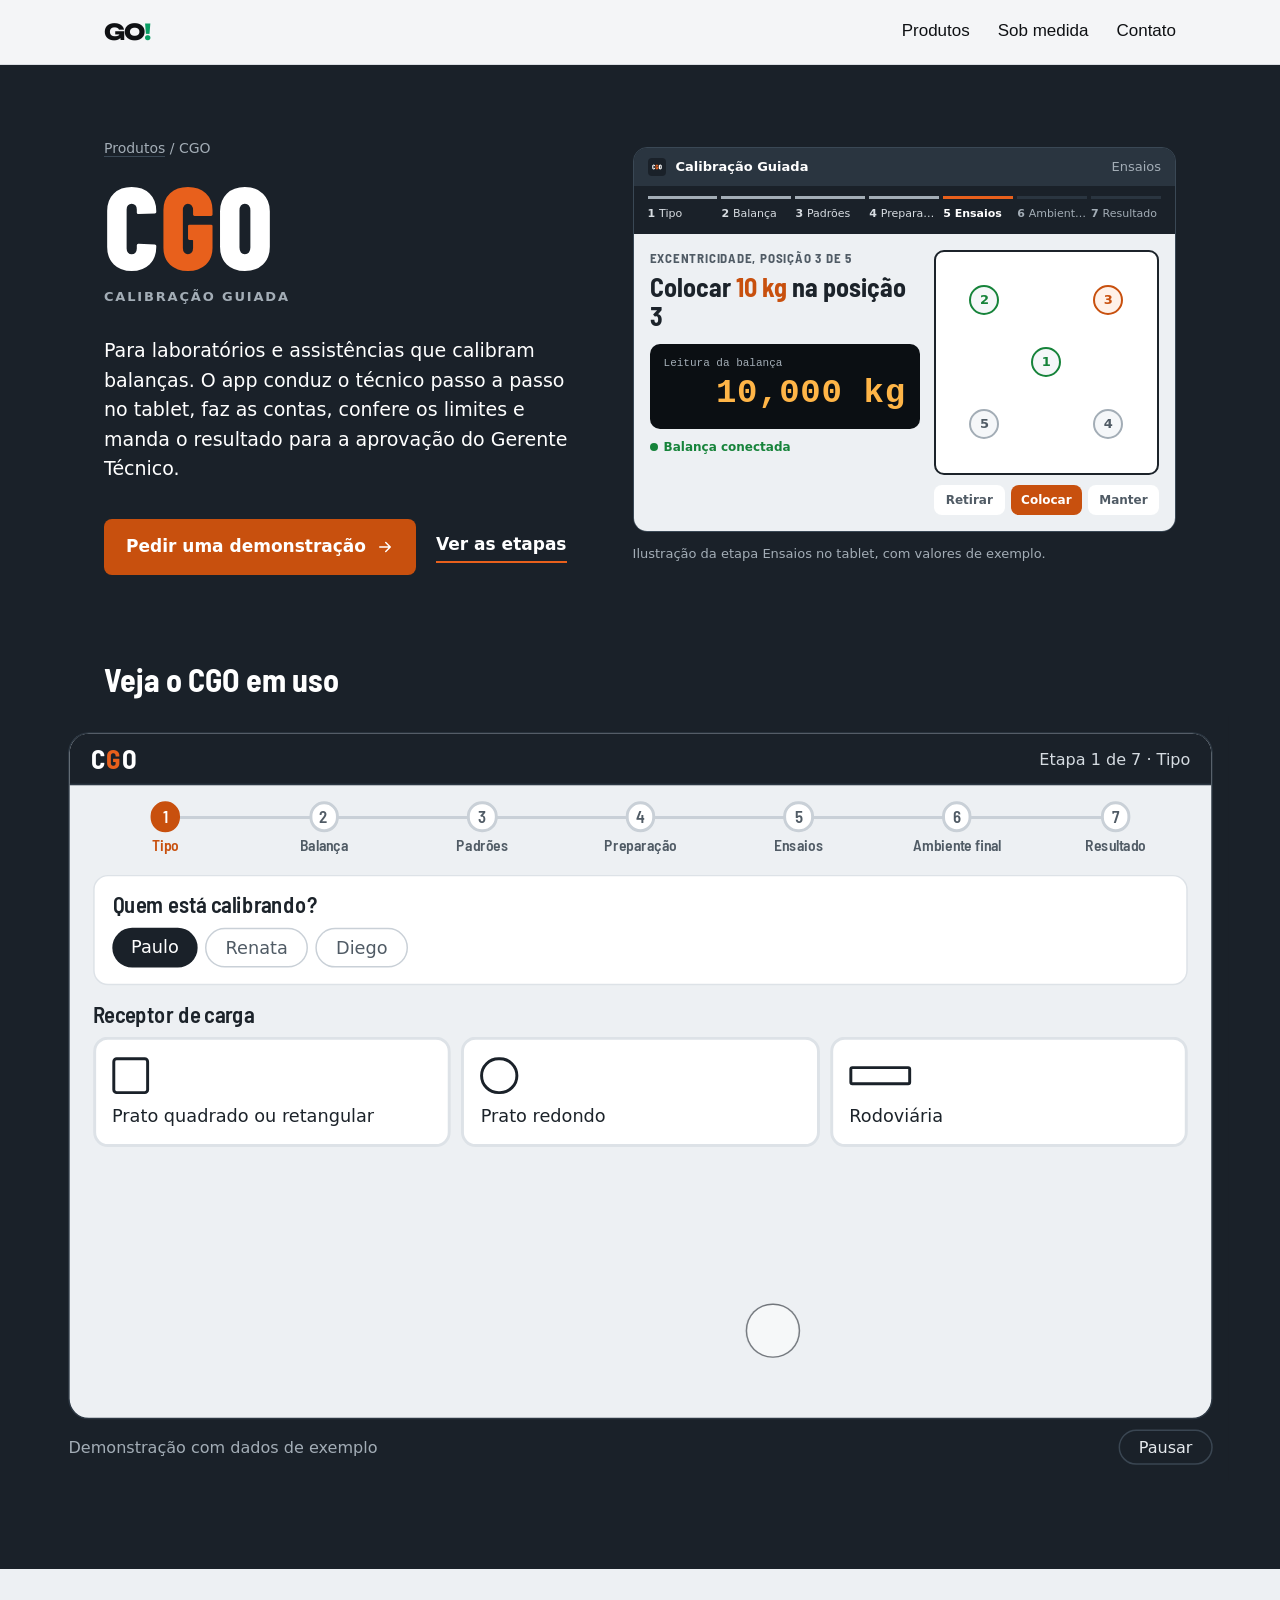
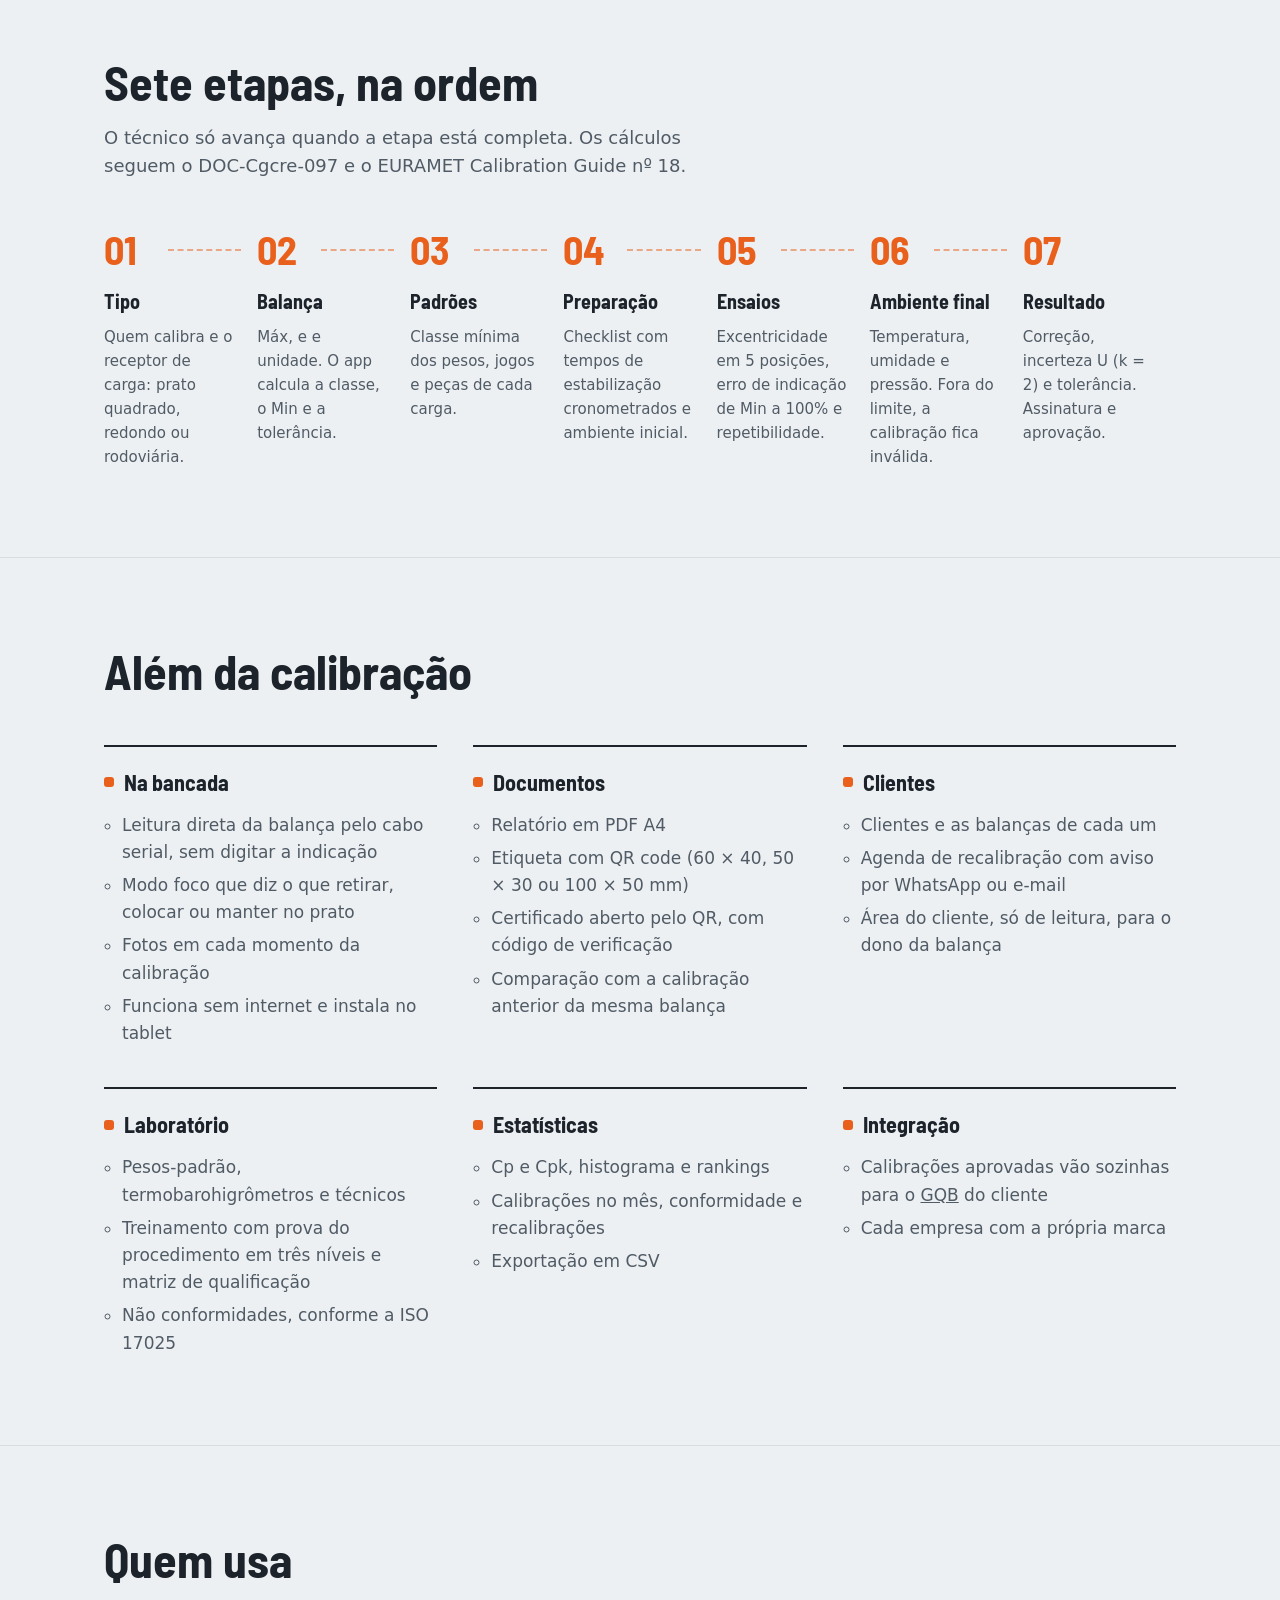
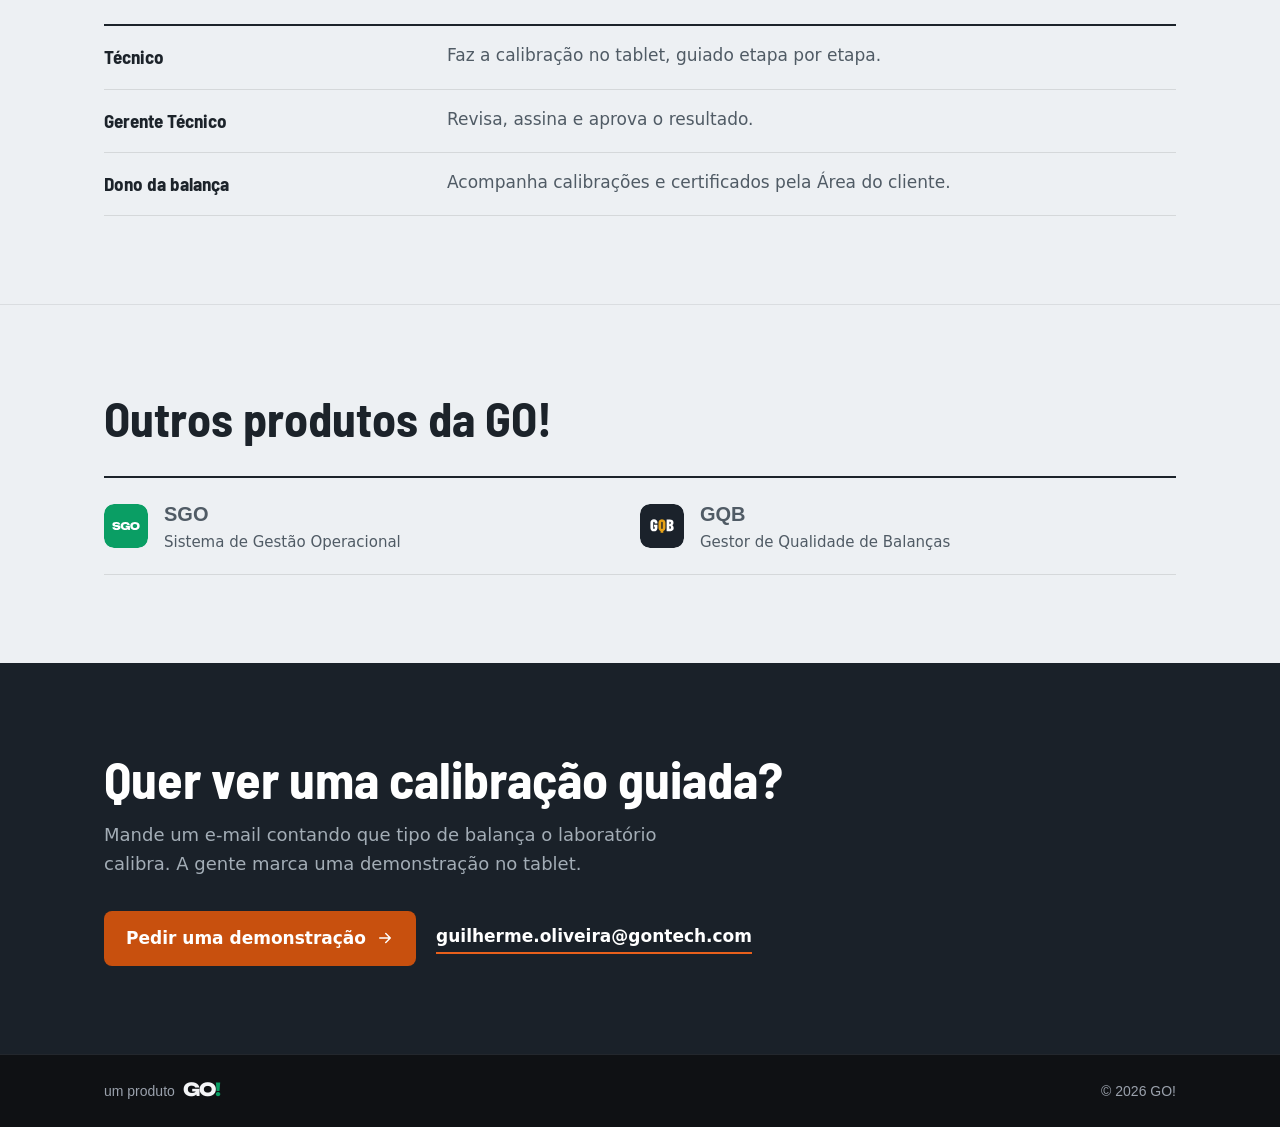
==== commit 735ca03a: "Amplia a demonstração animada para ocupar a largura da faixa" ====
--- a/cgo/index.html
+++ b/cgo/index.html
@@ -291,6 +291,8 @@
     <section class="p-demo" aria-labelledby="demo-titulo">
       <div class="container">
         <h2 id="demo-titulo">Veja o CGO em uso</h2>
+      </div>
+      <div class="p-demo-stage">
         <iframe class="p-demo-frame" src="demo.html" title="Demonstração animada do CGO: uma calibração de balança no tablet, das etapas iniciais ao certificado aprovado" loading="lazy" data-go-demo></iframe>
       </div>
     </section>
--- a/css/produto.css
+++ b/css/produto.css
@@ -260,12 +260,28 @@
   margin-bottom: 20px;
 }
 
+.p-demo-stage {
+  width: min(1400px, 100% - 48px);
+  margin: 0 auto;
+  overflow: hidden;
+}
+
+/* A demonstração roda num tamanho fixo e js/main.js amplia o iframe para ocupar a largura da faixa
+   (a fonte dela para em 14 px, então só alargar o quadro deixaria a tela vazia). Sem o script,
+   ou em tela estreita, o iframe ocupa a largura e fica com 500 px de altura. */
 .p-demo-frame {
   display: block;
   width: 100%;
-  height: clamp(460px, 46vw, 600px);
+  height: 500px;
   border: 0;
   background: var(--p-chrome);
+}
+
+.p-demo-stage.is-scaled .p-demo-frame {
+  width: 800px;
+  height: 520px;
+  transform-origin: top left;
+  transform: scale(var(--demo-scale, 1));
 }
 
 /* Funcionalidades em grupos, em colunas com fio no topo (sem cartão). */
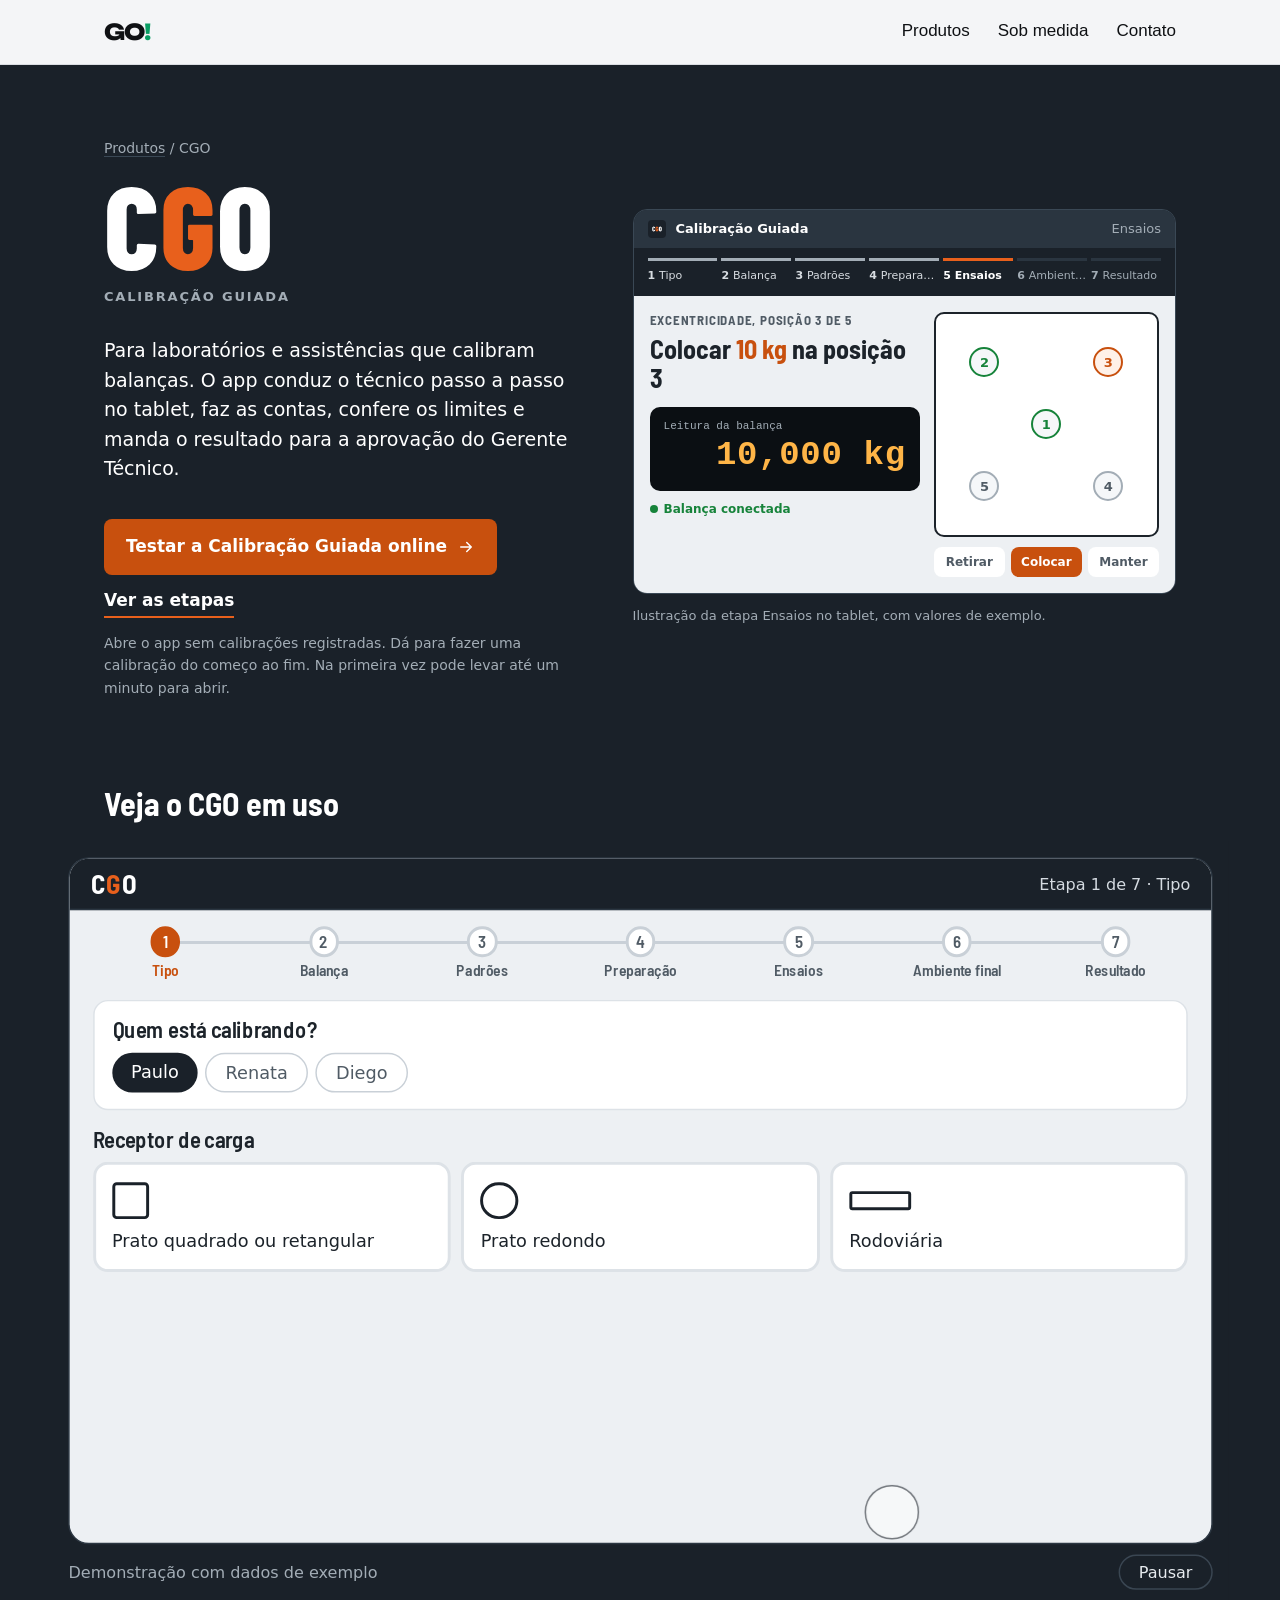
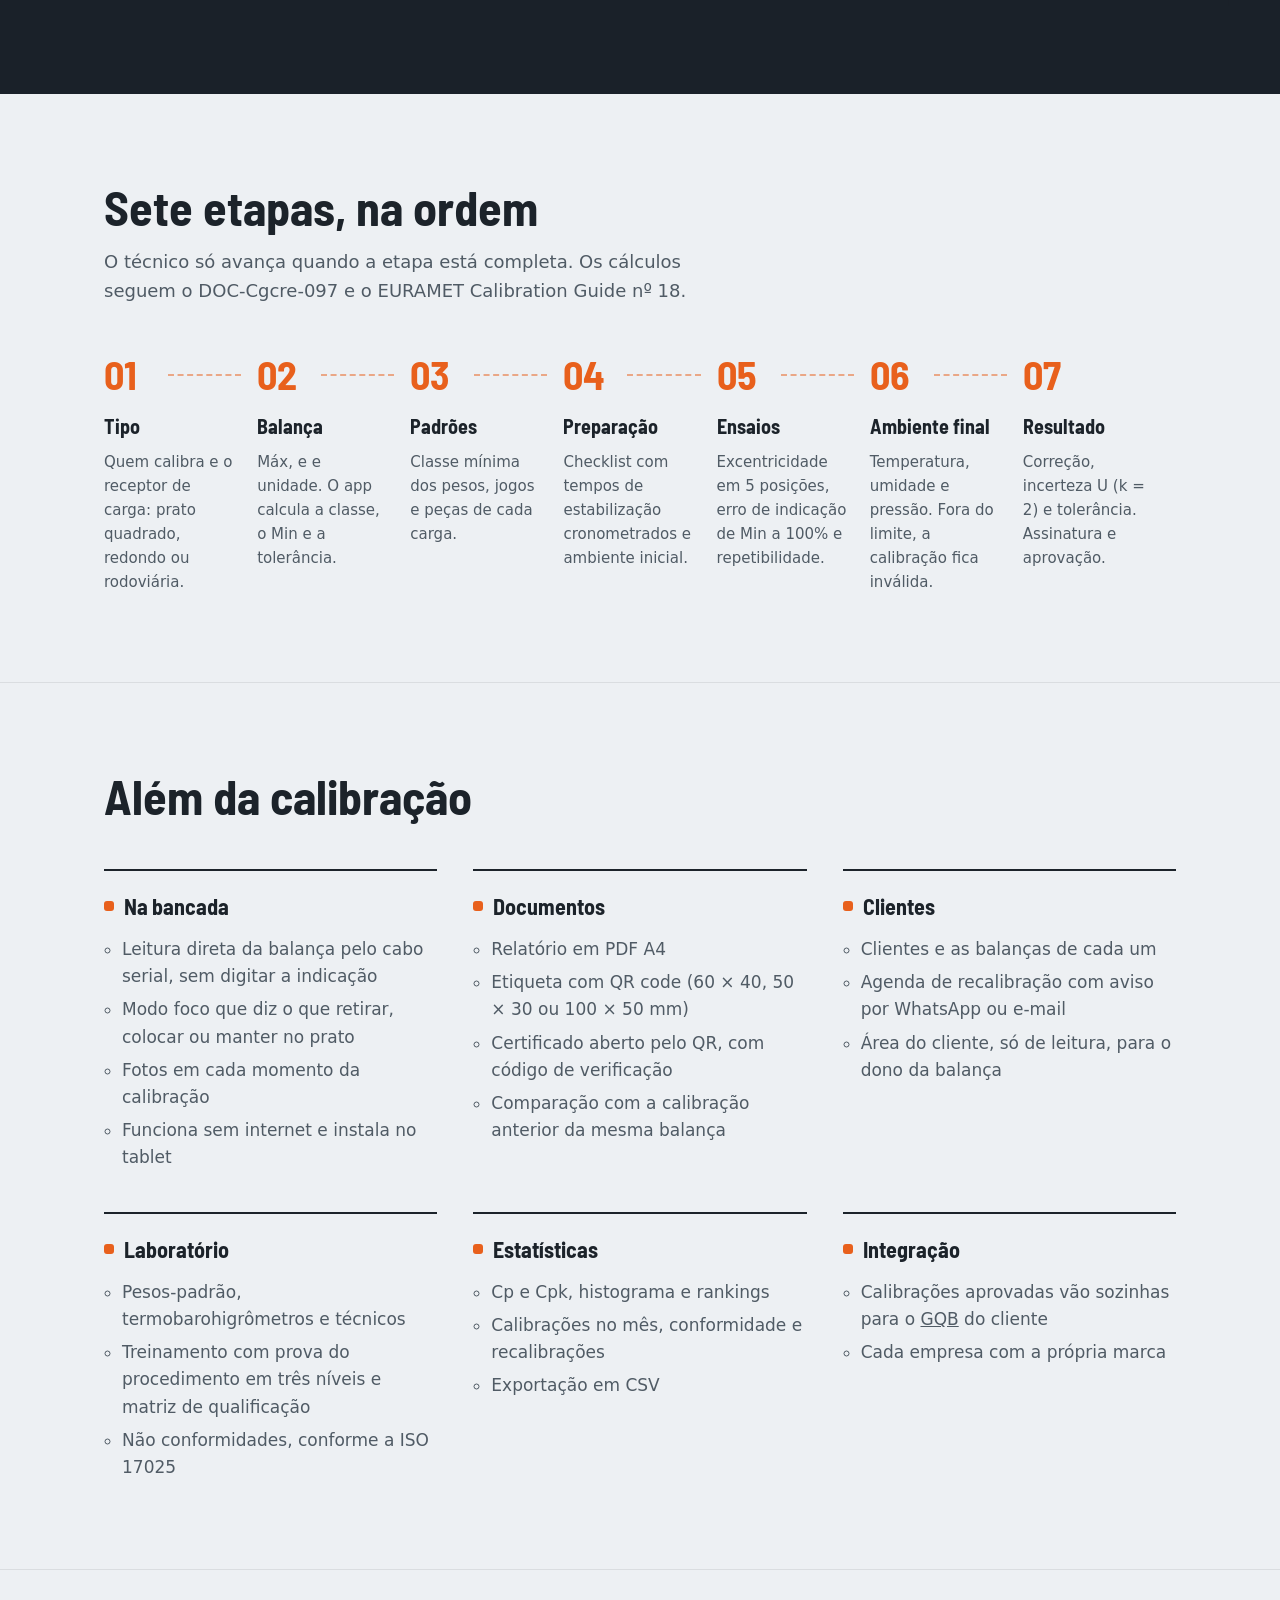
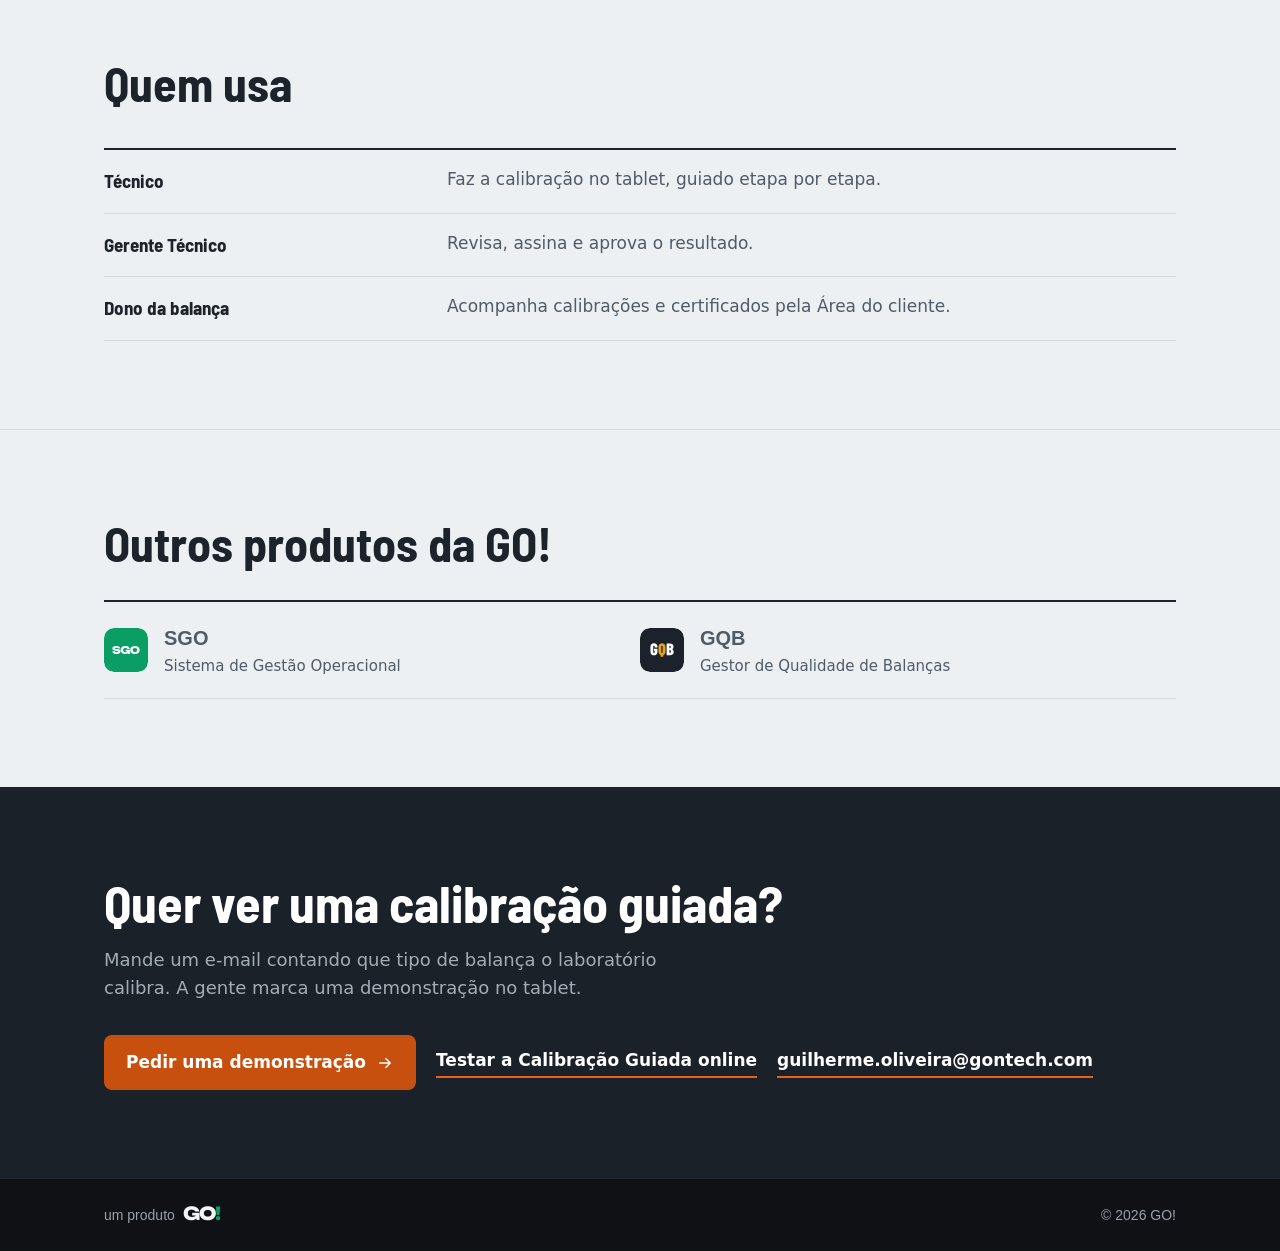
==== commit 21fc47d0: "Adiciona links dos apps online (SGO, GQB e Calibração Guiada)" ====
--- a/cgo/index.html
+++ b/cgo/index.html
@@ -236,12 +236,13 @@
             do Gerente Técnico.
           </p>
           <div class="p-actions">
-            <a class="p-button" href="mailto:guilherme.oliveira@gontech.com?subject=Demonstra%C3%A7%C3%A3o%20da%20Calibra%C3%A7%C3%A3o%20Guiada">
-              Pedir uma demonstração
+            <a class="p-button" href="https://calibracao-guiada-astebal.onrender.com/" target="_blank" rel="noopener">
+              Testar a Calibração Guiada online
               <svg class="icon" aria-hidden="true" viewBox="0 0 24 24"><path d="M5 12h14M13 6l6 6-6 6"/></svg>
             </a>
             <a class="p-ghost" href="#etapas">Ver as etapas</a>
           </div>
+          <p class="p-online-note">Abre o app sem calibrações registradas. Dá para fazer uma calibração do começo ao fim. Na primeira vez pode levar até um minuto para abrir.</p>
         </div>
 
         <figure class="p-shot" aria-labelledby="cgo-shot-legenda">
@@ -423,6 +424,7 @@
             Pedir uma demonstração
             <svg class="icon" aria-hidden="true" viewBox="0 0 24 24"><path d="M5 12h14M13 6l6 6-6 6"/></svg>
           </a>
+          <a class="p-ghost" href="https://calibracao-guiada-astebal.onrender.com/" target="_blank" rel="noopener">Testar a Calibração Guiada online</a>
           <a class="p-ghost" href="mailto:guilherme.oliveira@gontech.com">guilherme.oliveira@gontech.com</a>
         </div>
       </div>
--- a/css/produto.css
+++ b/css/produto.css
@@ -183,6 +183,14 @@
   padding-bottom: 2px;
 }
 
+/* Aviso curto embaixo do link do app online (o que se vê ao abrir e o tempo da primeira carga). */
+.p-online-note {
+  margin-top: 14px;
+  max-width: 460px;
+  font-size: 14px;
+  color: var(--p-chrome-muted);
+}
+
 /* Moldura da ilustração: parece uma janela do app, sem sombra nem brilho. */
 .p-shot {
   margin: 0;
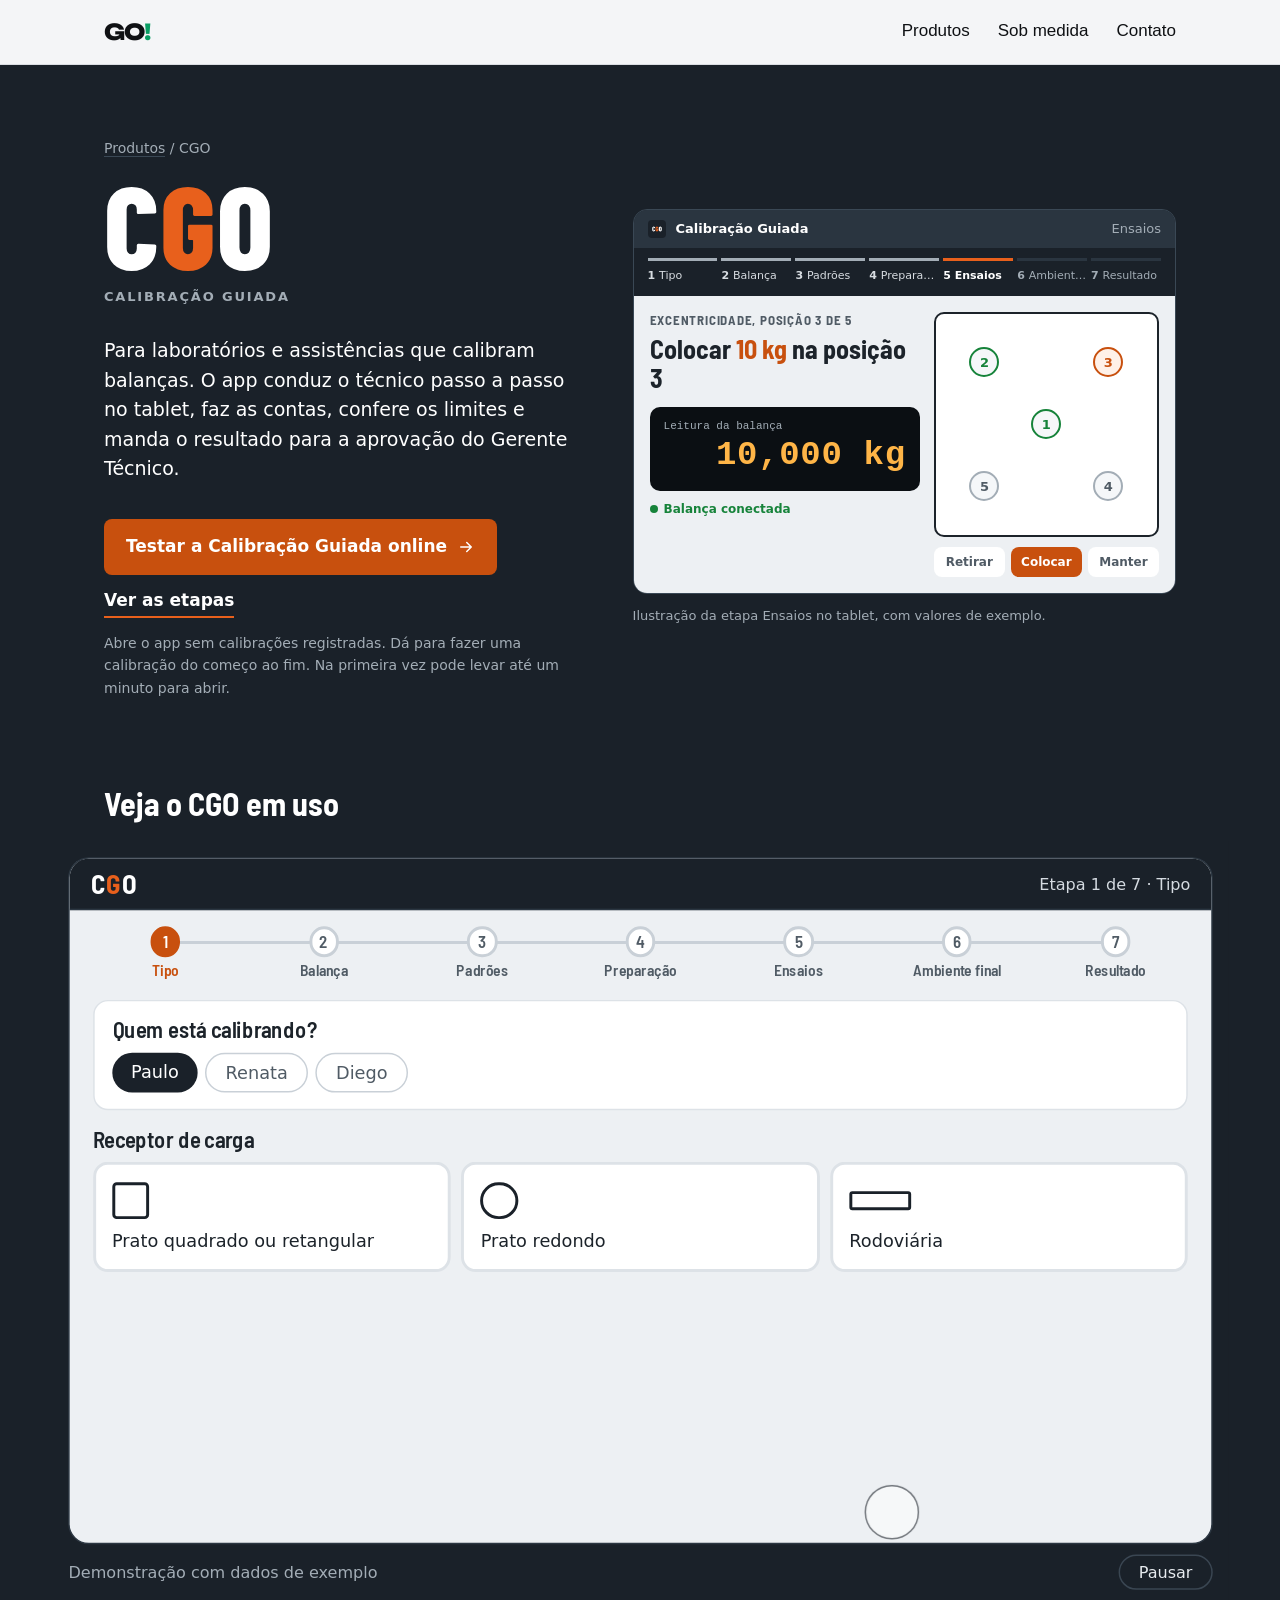
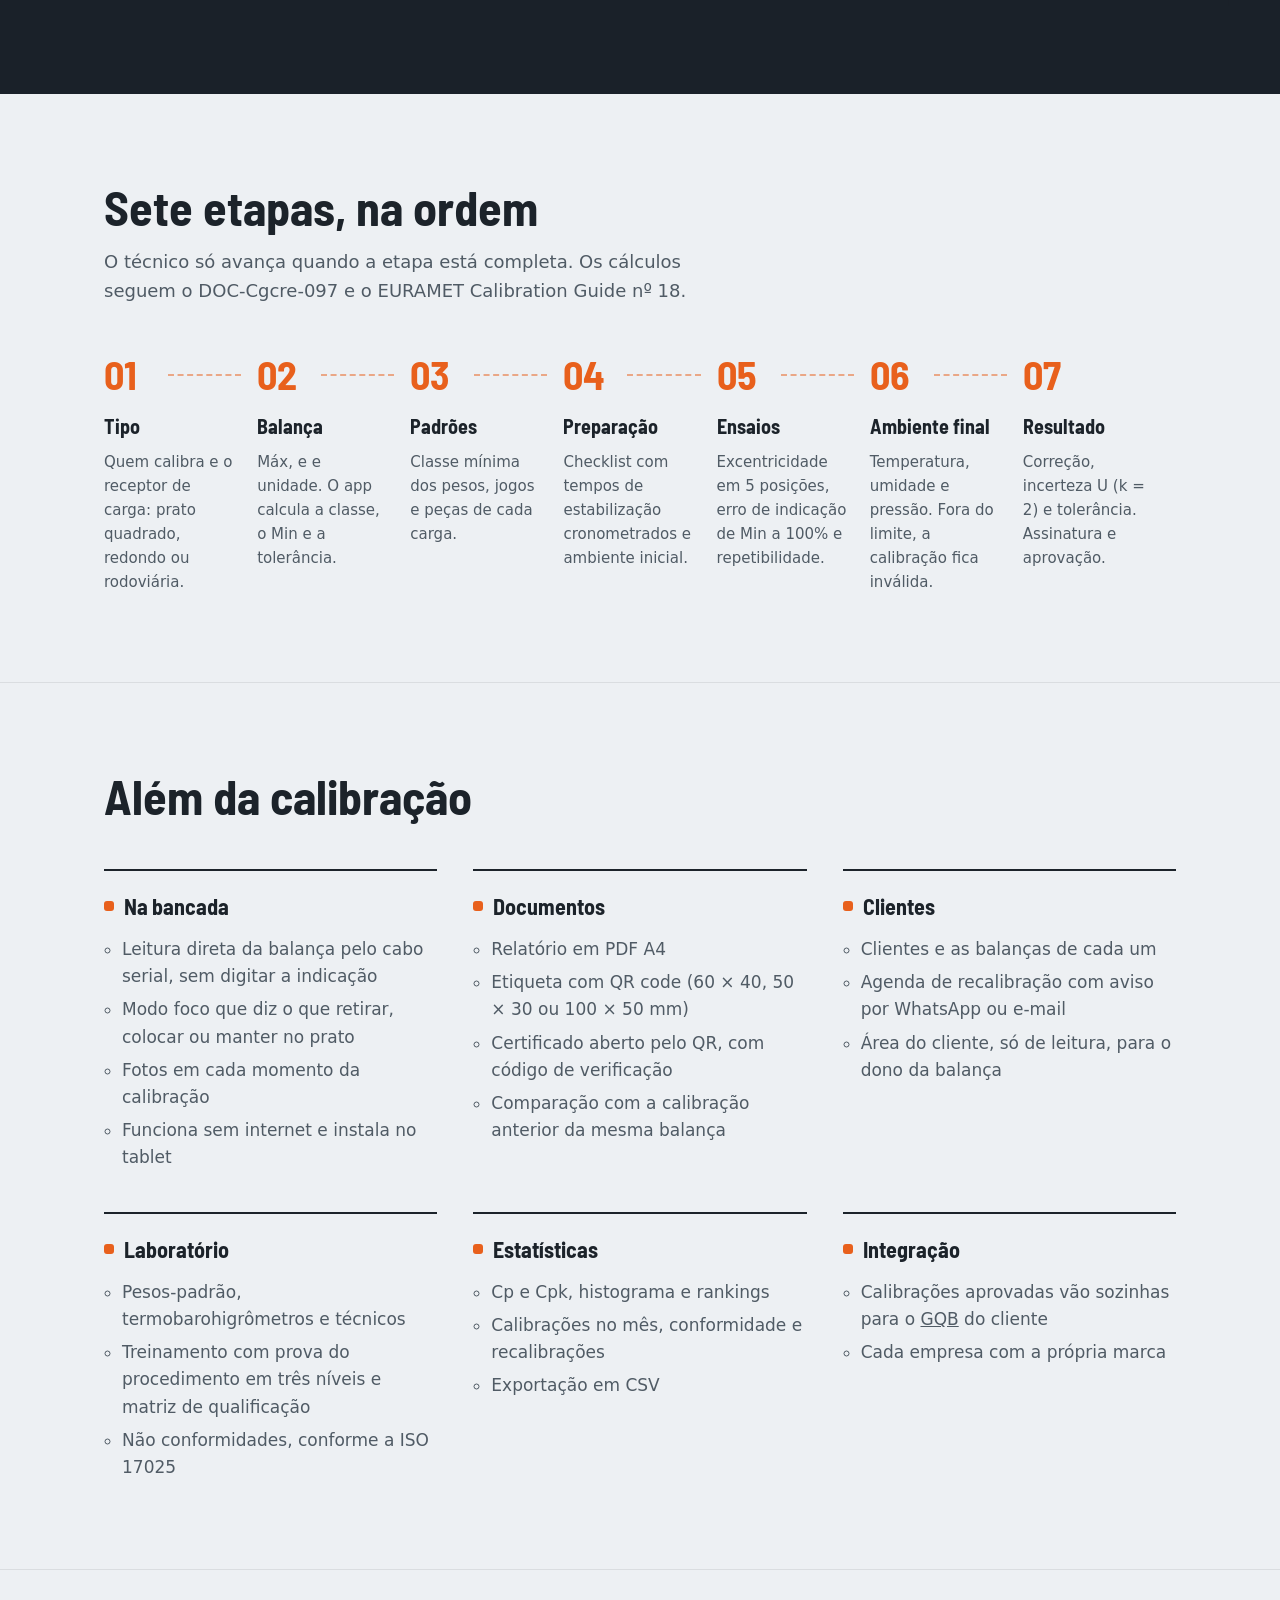
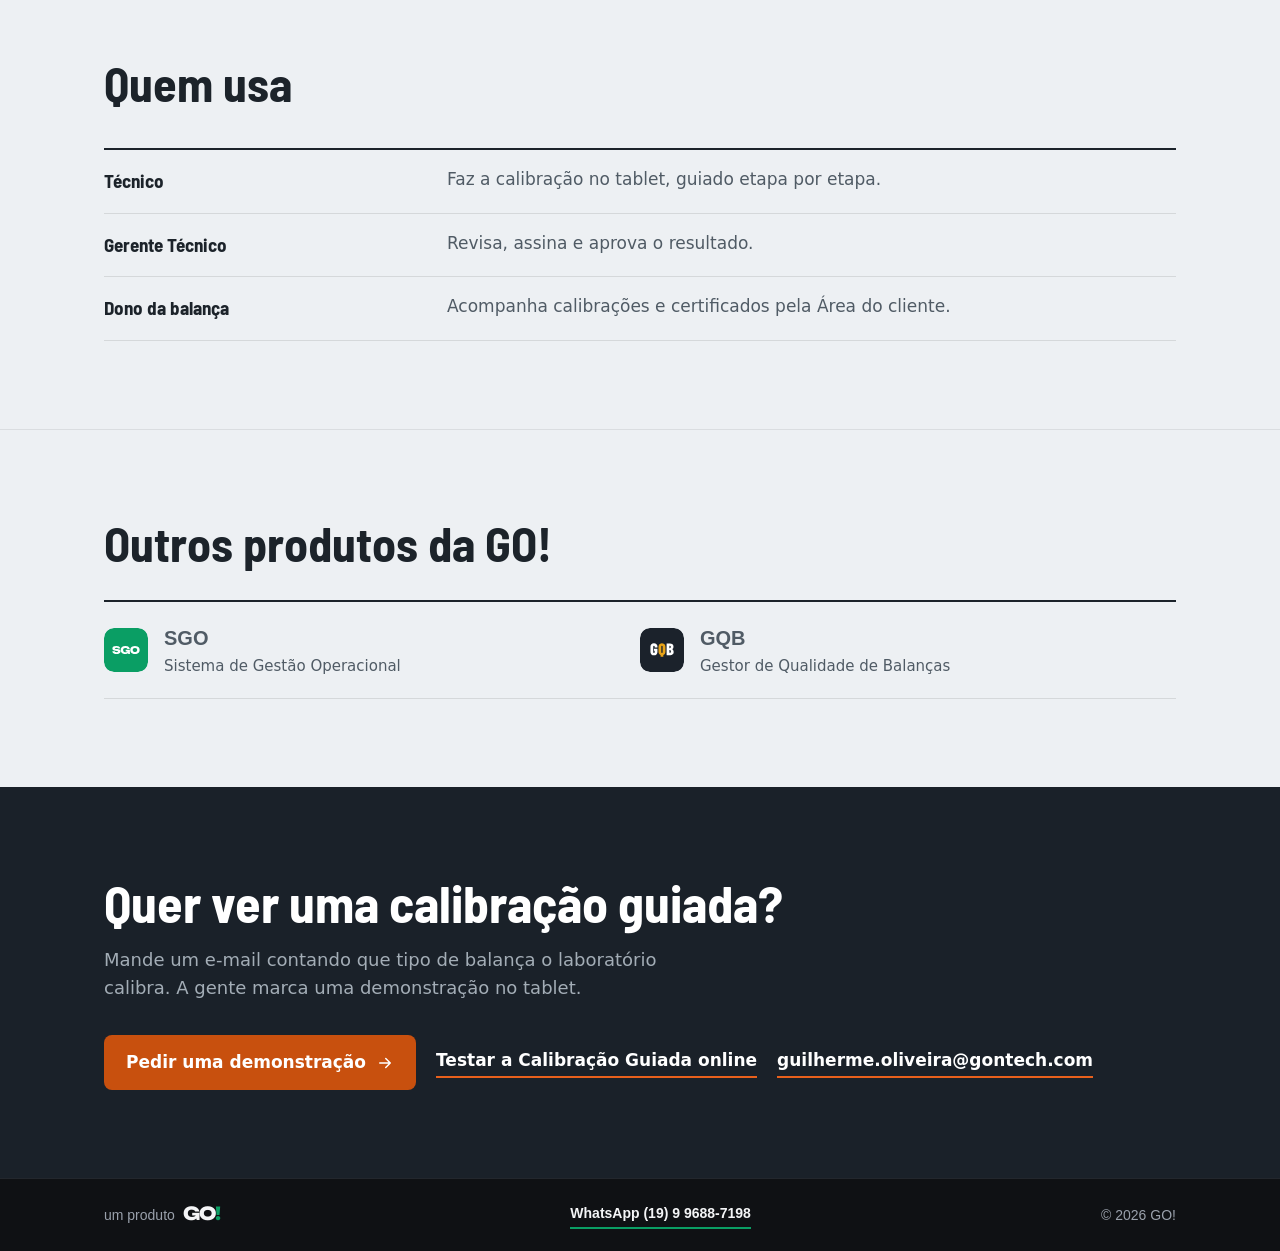
==== commit 2dc911aa: "Adiciona WhatsApp de contato no rodapé" ====
--- a/cgo/index.html
+++ b/cgo/index.html
@@ -434,6 +434,7 @@
   <footer class="site-footer">
     <div class="container footer-inner">
       <span class="p-signature">um produto <span class="go-logo">GO<span class="go-bang">!</span></span></span>
+      <a class="footer-whatsapp" href="https://wa.me/5519996887198" target="_blank" rel="noopener">WhatsApp (19) 9 9688-7198</a>
       <span>&copy; <span data-year>2026</span> GO!</span>
     </div>
   </footer>
--- a/css/styles.css
+++ b/css/styles.css
@@ -358,9 +358,26 @@
 
 .footer-inner {
   display: flex;
+  flex-wrap: wrap;
   align-items: center;
   justify-content: space-between;
-  height: 72px;
+  gap: 12px 24px;
+  min-height: 72px;
+  padding-top: 16px;
+  padding-bottom: 16px;
+}
+
+.footer-whatsapp {
+  color: var(--go-claro);
+  font-weight: 700;
+  text-decoration: none;
+  border-bottom: 2px solid var(--go-verde);
+  padding-bottom: 2px;
+}
+
+.footer-whatsapp:hover,
+.footer-whatsapp:focus-visible {
+  color: #FFFFFF;
 }
 
 .footer-logo {
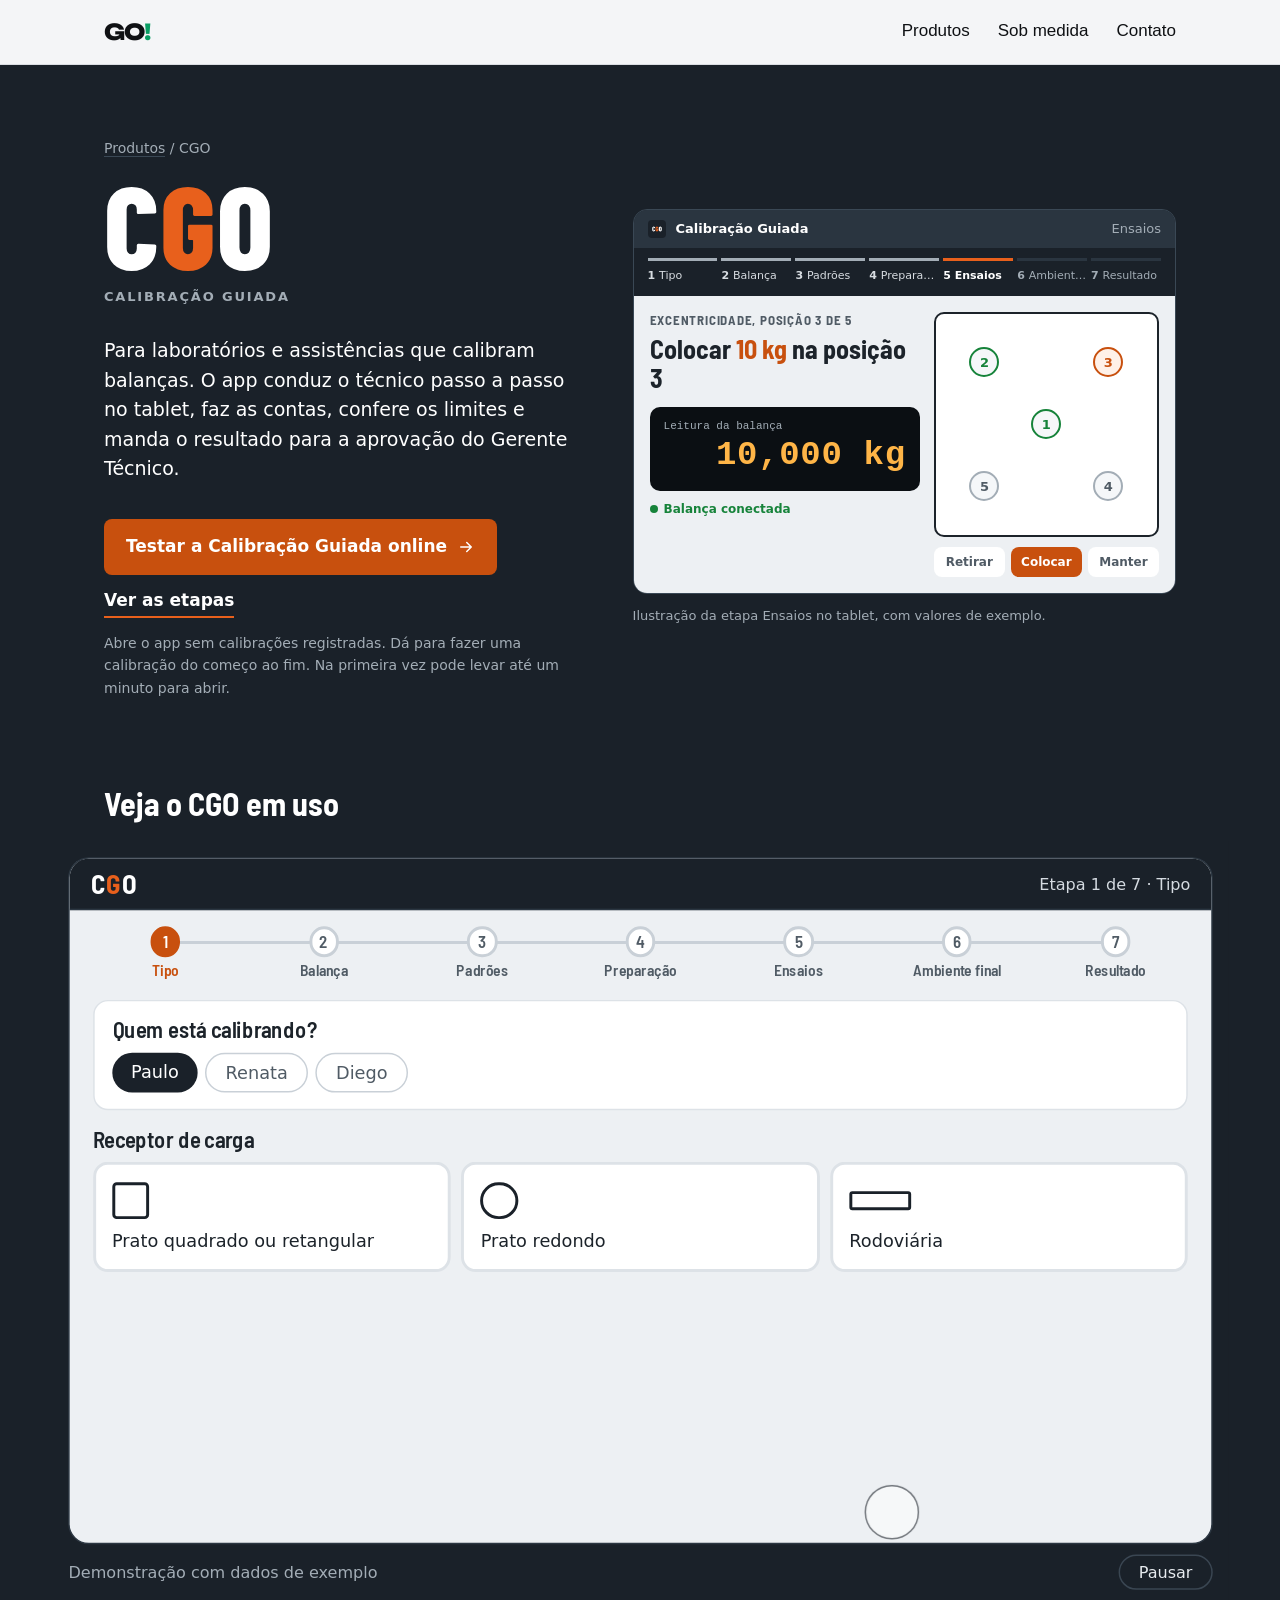
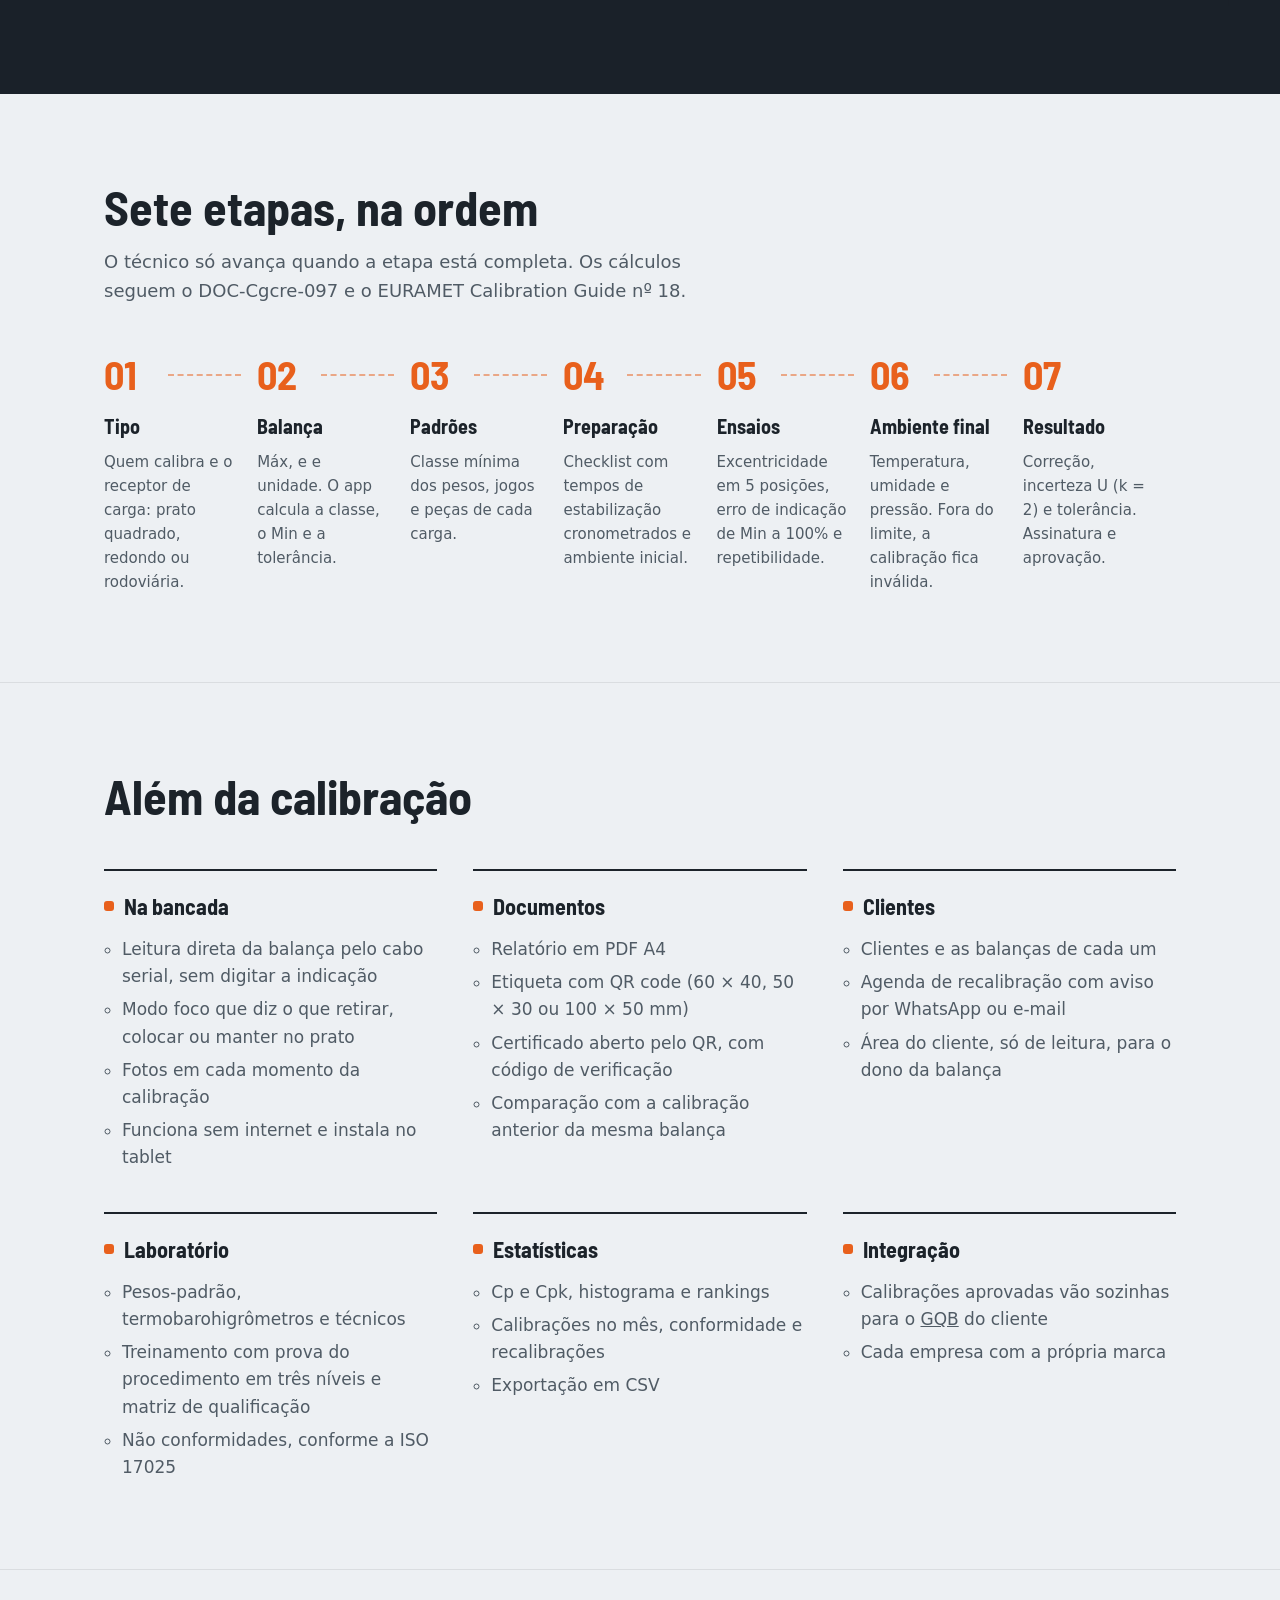
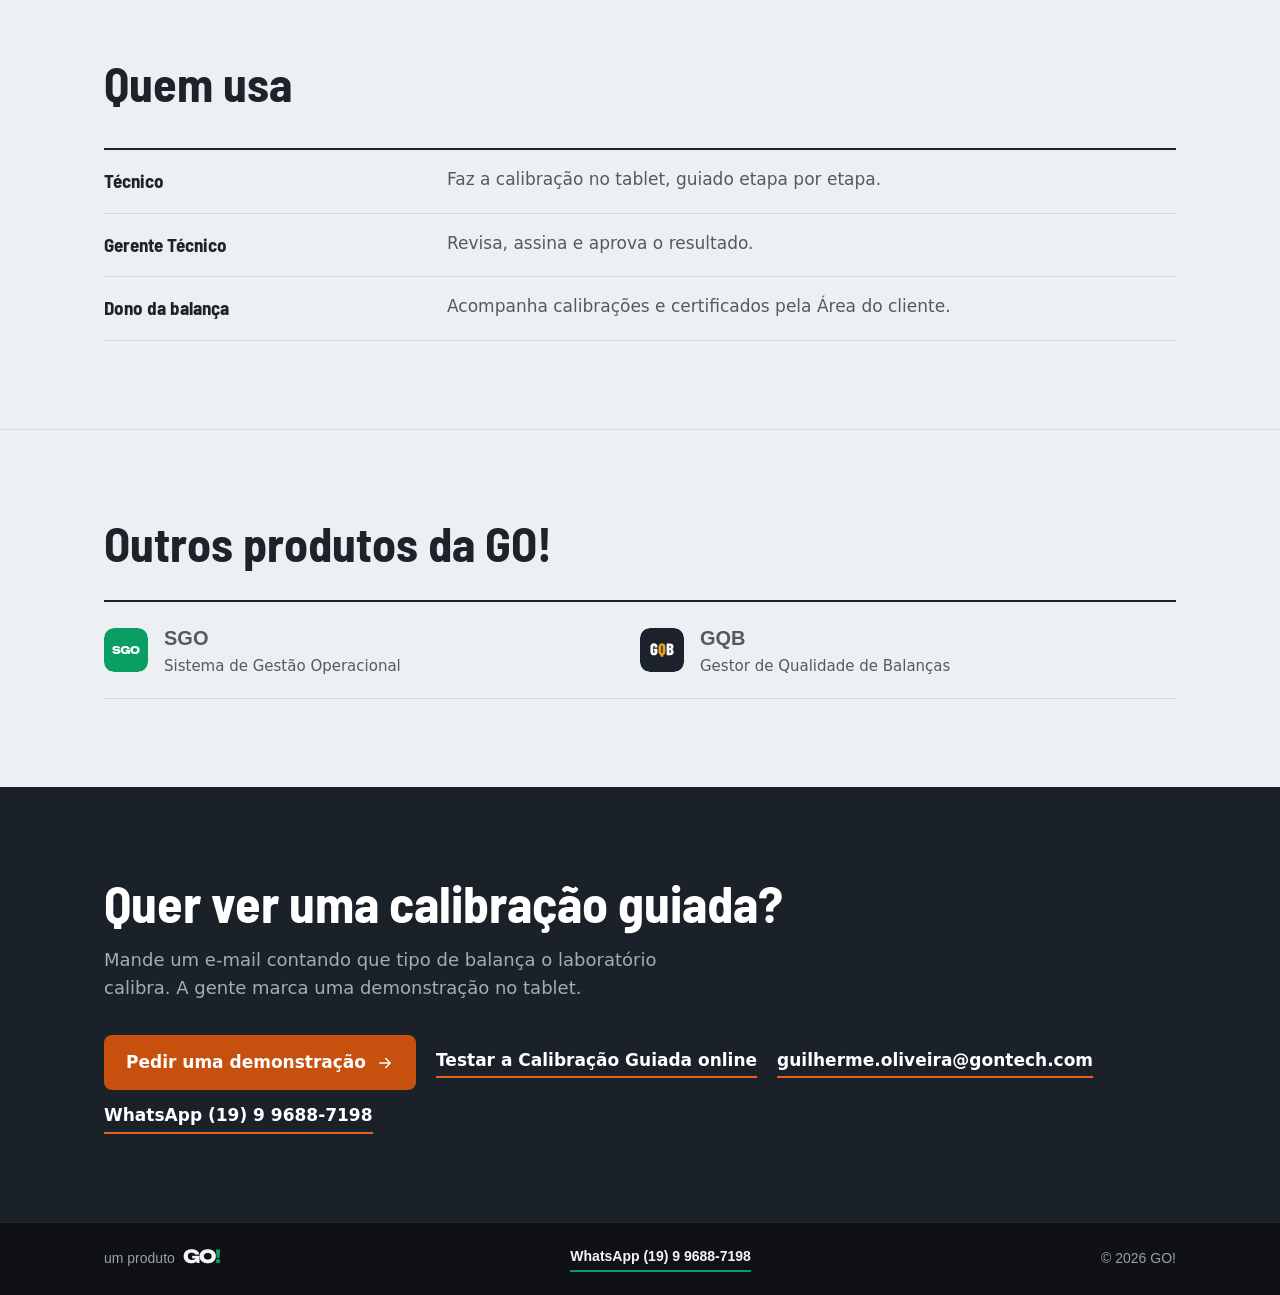
==== commit c7e024f4: "Adiciona WhatsApp no bloco de contato e na chamada dos produtos" ====
--- a/cgo/index.html
+++ b/cgo/index.html
@@ -426,6 +426,7 @@
           </a>
           <a class="p-ghost" href="https://calibracao-guiada-astebal.onrender.com/" target="_blank" rel="noopener">Testar a Calibração Guiada online</a>
           <a class="p-ghost" href="mailto:guilherme.oliveira@gontech.com">guilherme.oliveira@gontech.com</a>
+          <a class="p-ghost" href="https://wa.me/5519996887198" target="_blank" rel="noopener">WhatsApp (19) 9 9688-7198</a>
         </div>
       </div>
     </section>
--- a/css/styles.css
+++ b/css/styles.css
@@ -333,9 +333,15 @@
   font-size: 19px;
 }
 
+.contact-links {
+  display: flex;
+  flex-wrap: wrap;
+  gap: 16px 48px;
+  margin-top: 40px;
+}
+
 .contact-email {
   display: inline-block;
-  margin-top: 40px;
   font-size: clamp(20px, 3vw, 28px);
   font-weight: 700;
   text-decoration: none;
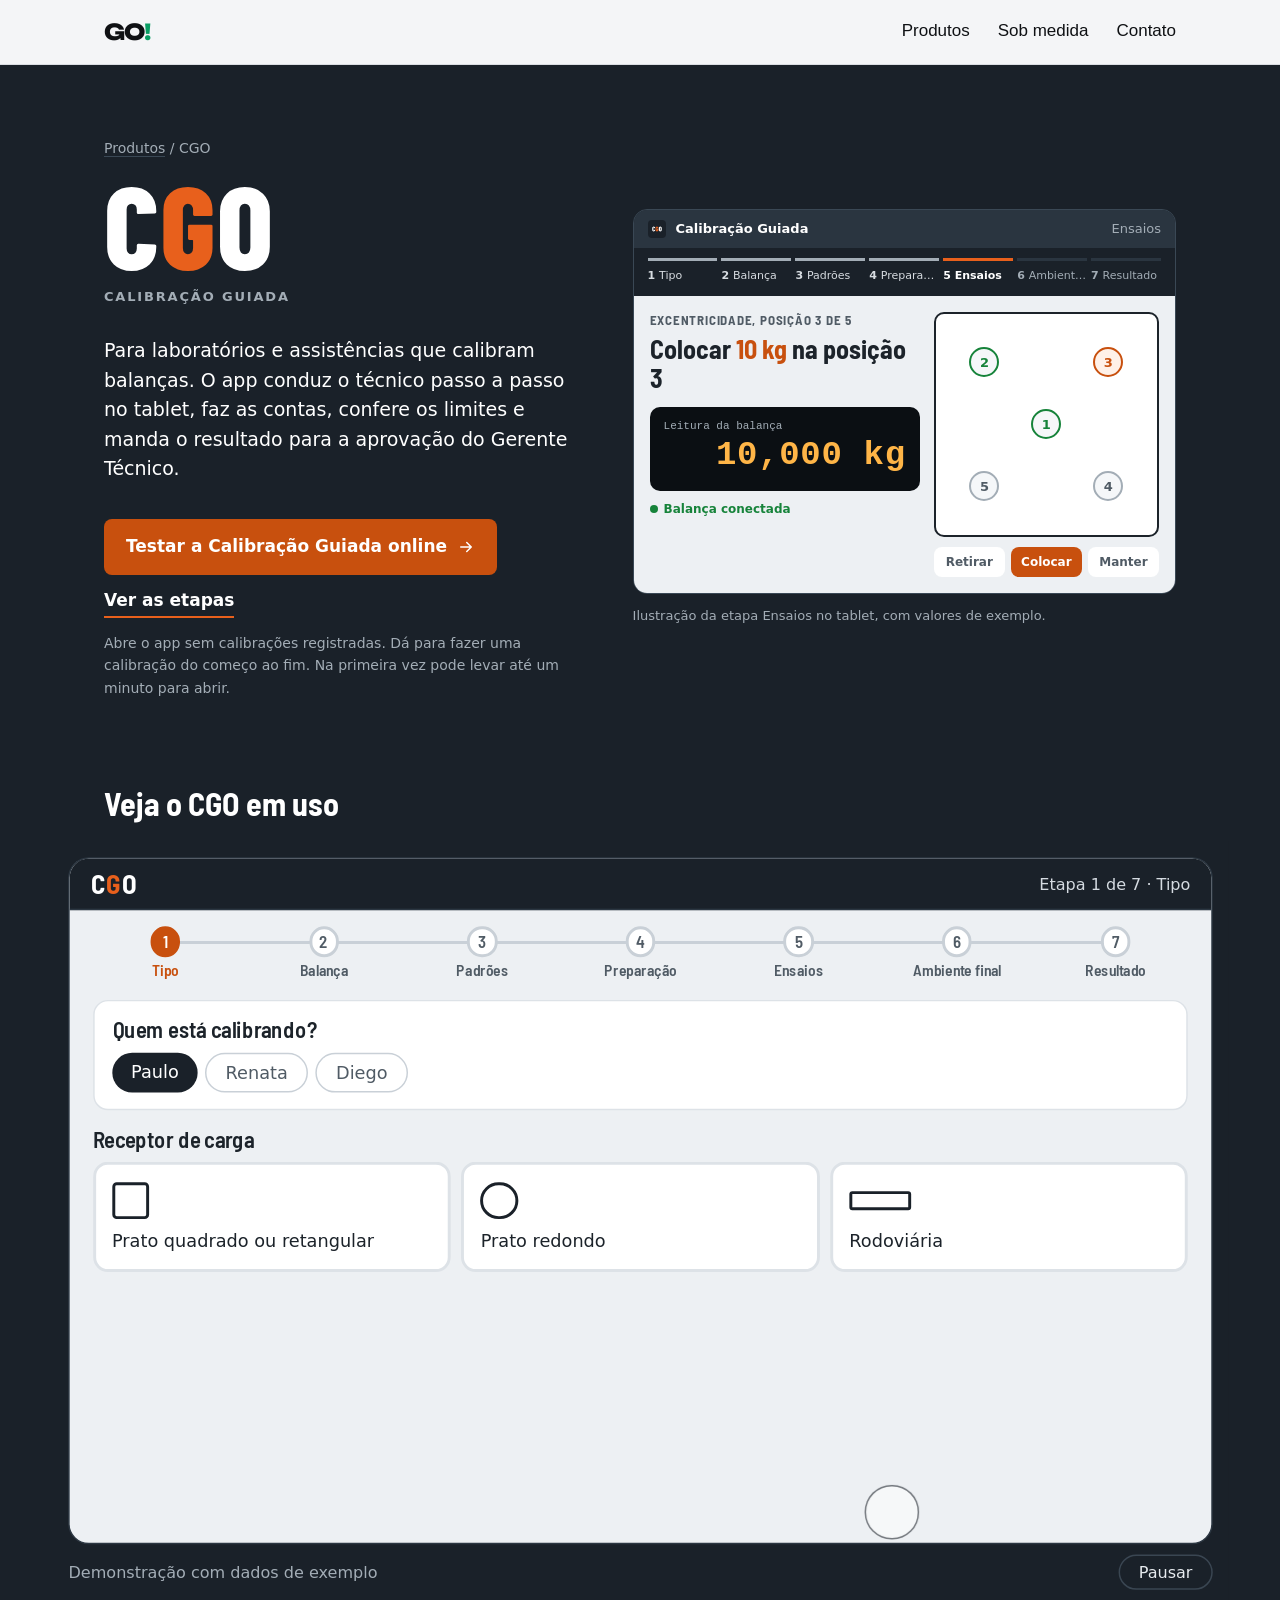
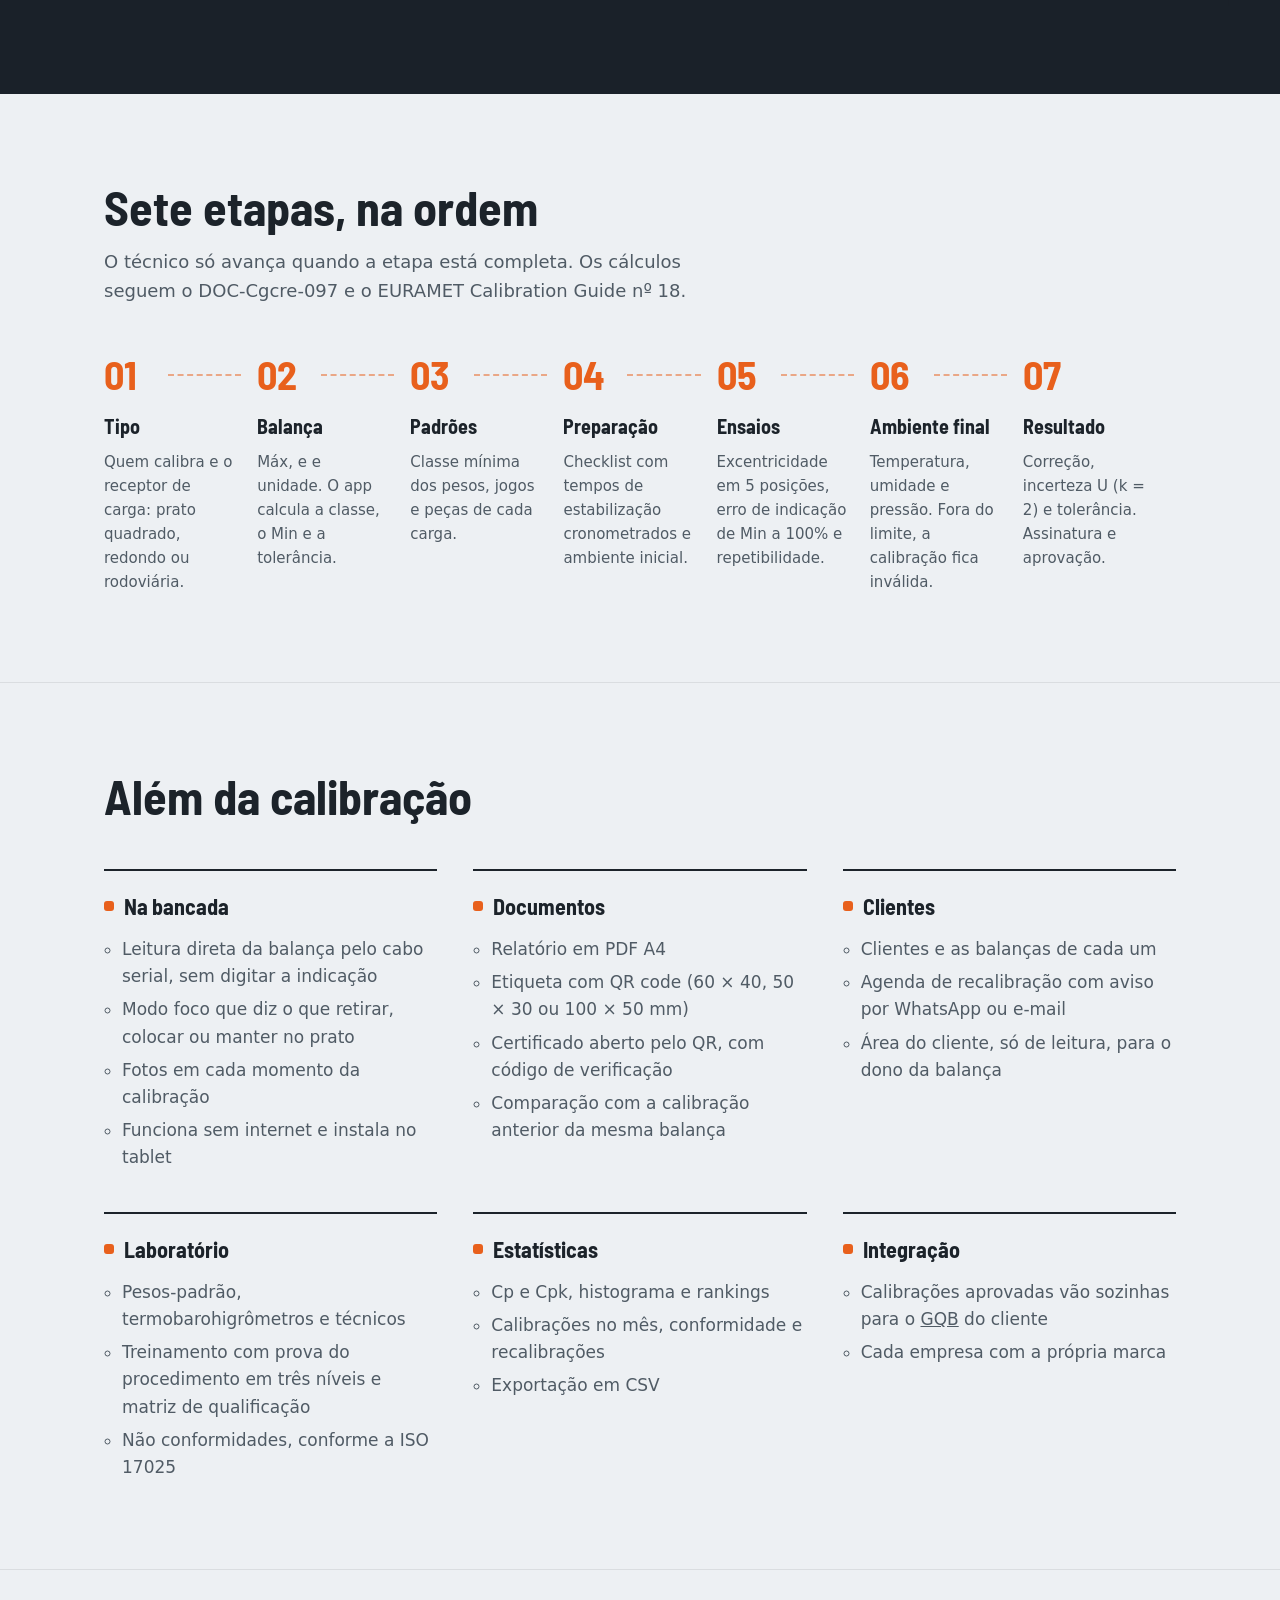
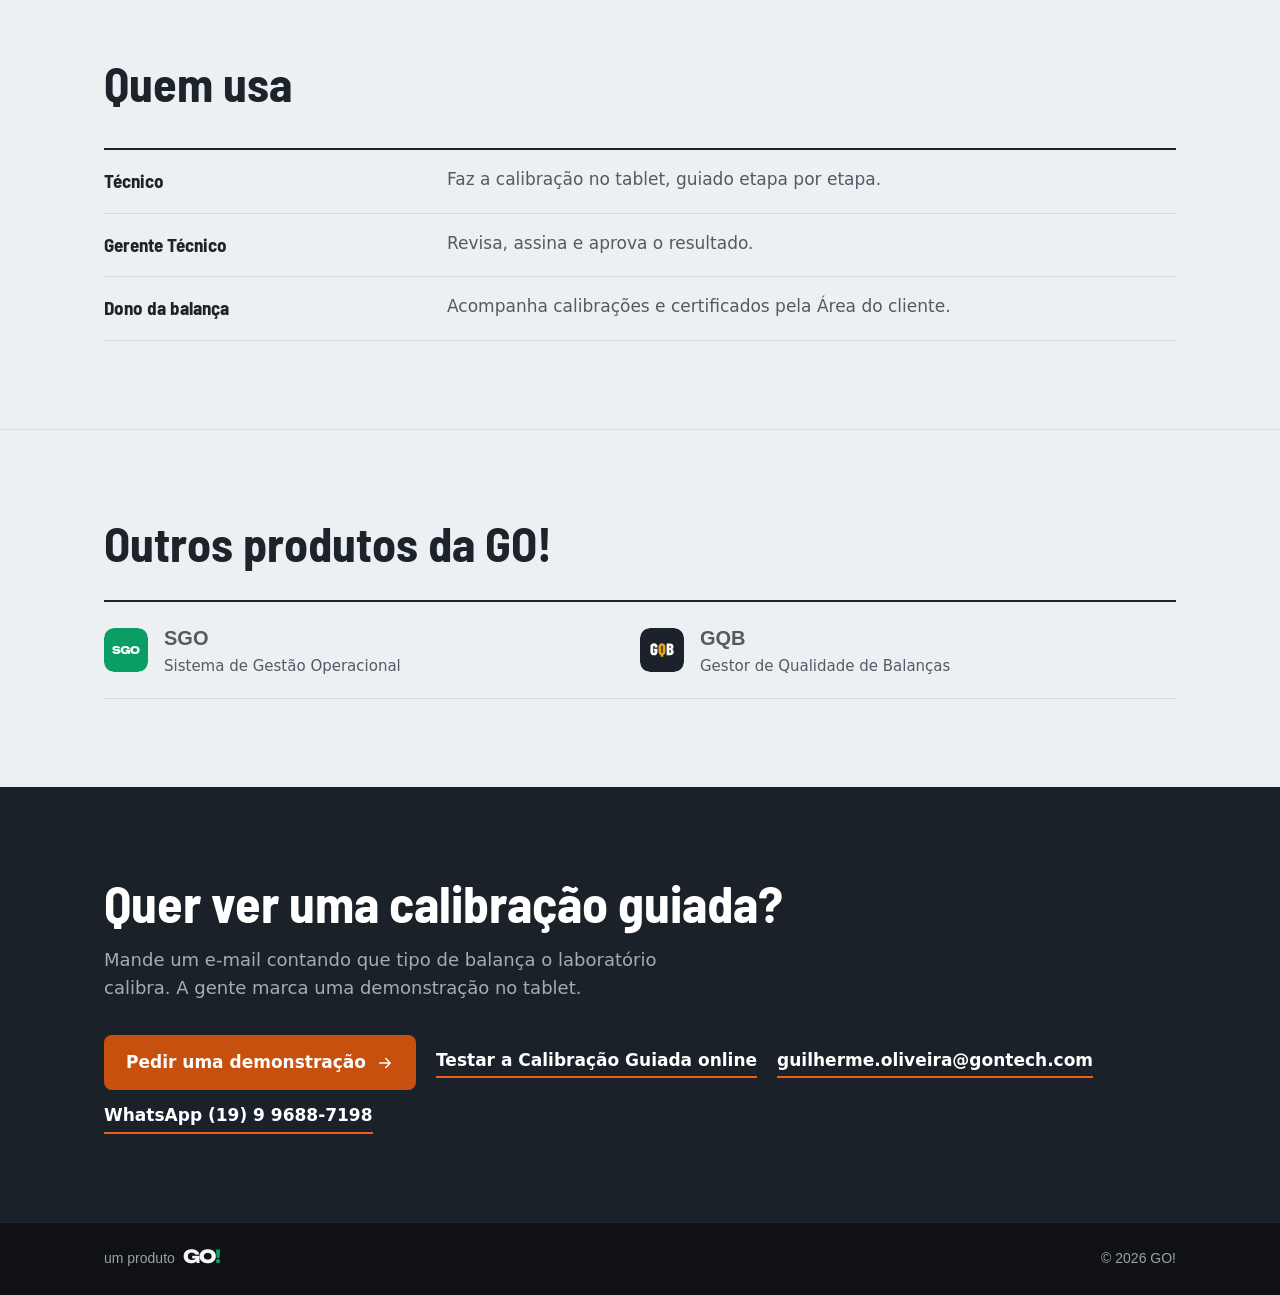
==== commit 51a2f35a: "Tira o WhatsApp do rodapé" ====
--- a/cgo/index.html
+++ b/cgo/index.html
@@ -435,7 +435,6 @@
   <footer class="site-footer">
     <div class="container footer-inner">
       <span class="p-signature">um produto <span class="go-logo">GO<span class="go-bang">!</span></span></span>
-      <a class="footer-whatsapp" href="https://wa.me/5519996887198" target="_blank" rel="noopener">WhatsApp (19) 9 9688-7198</a>
       <span>&copy; <span data-year>2026</span> GO!</span>
     </div>
   </footer>
--- a/css/styles.css
+++ b/css/styles.css
@@ -373,18 +373,6 @@
   padding-bottom: 16px;
 }
 
-.footer-whatsapp {
-  color: var(--go-claro);
-  font-weight: 700;
-  text-decoration: none;
-  border-bottom: 2px solid var(--go-verde);
-  padding-bottom: 2px;
-}
-
-.footer-whatsapp:hover,
-.footer-whatsapp:focus-visible {
-  color: #FFFFFF;
-}
 
 .footer-logo {
   font-size: 18px;
